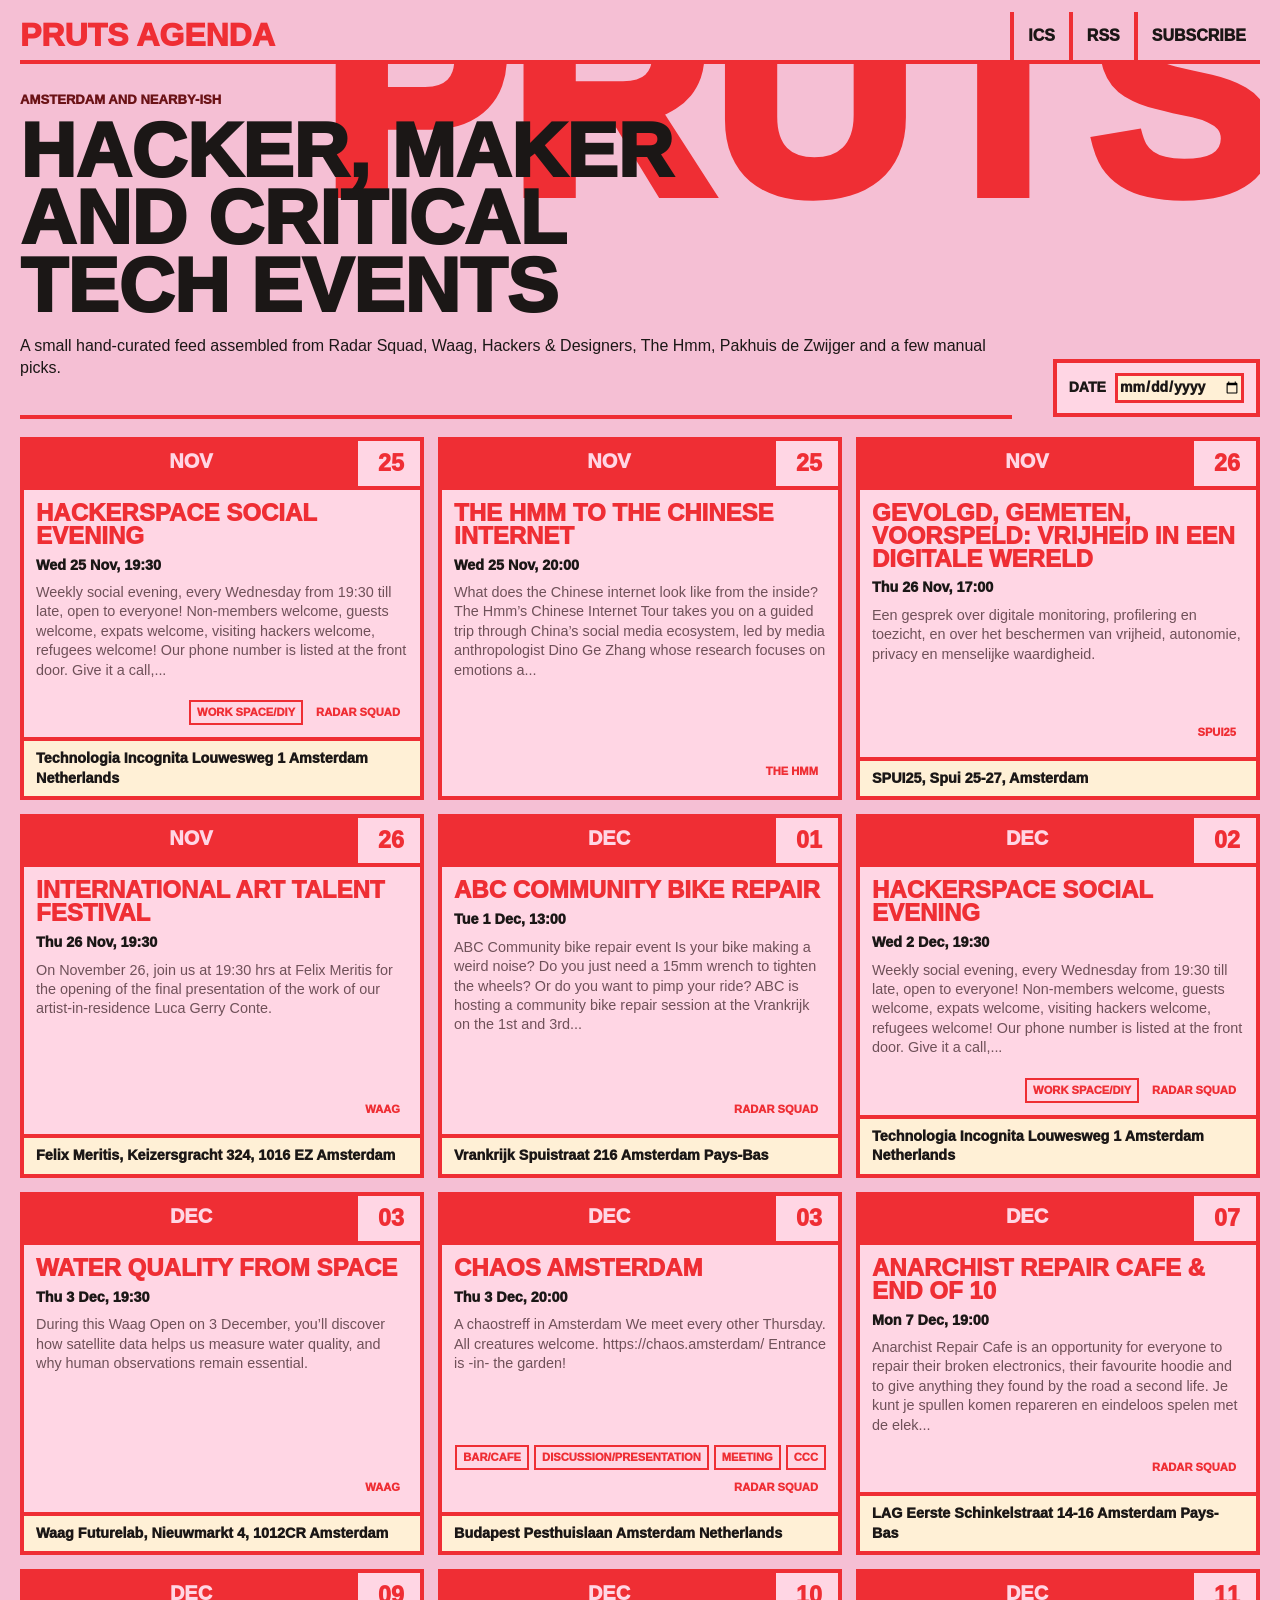
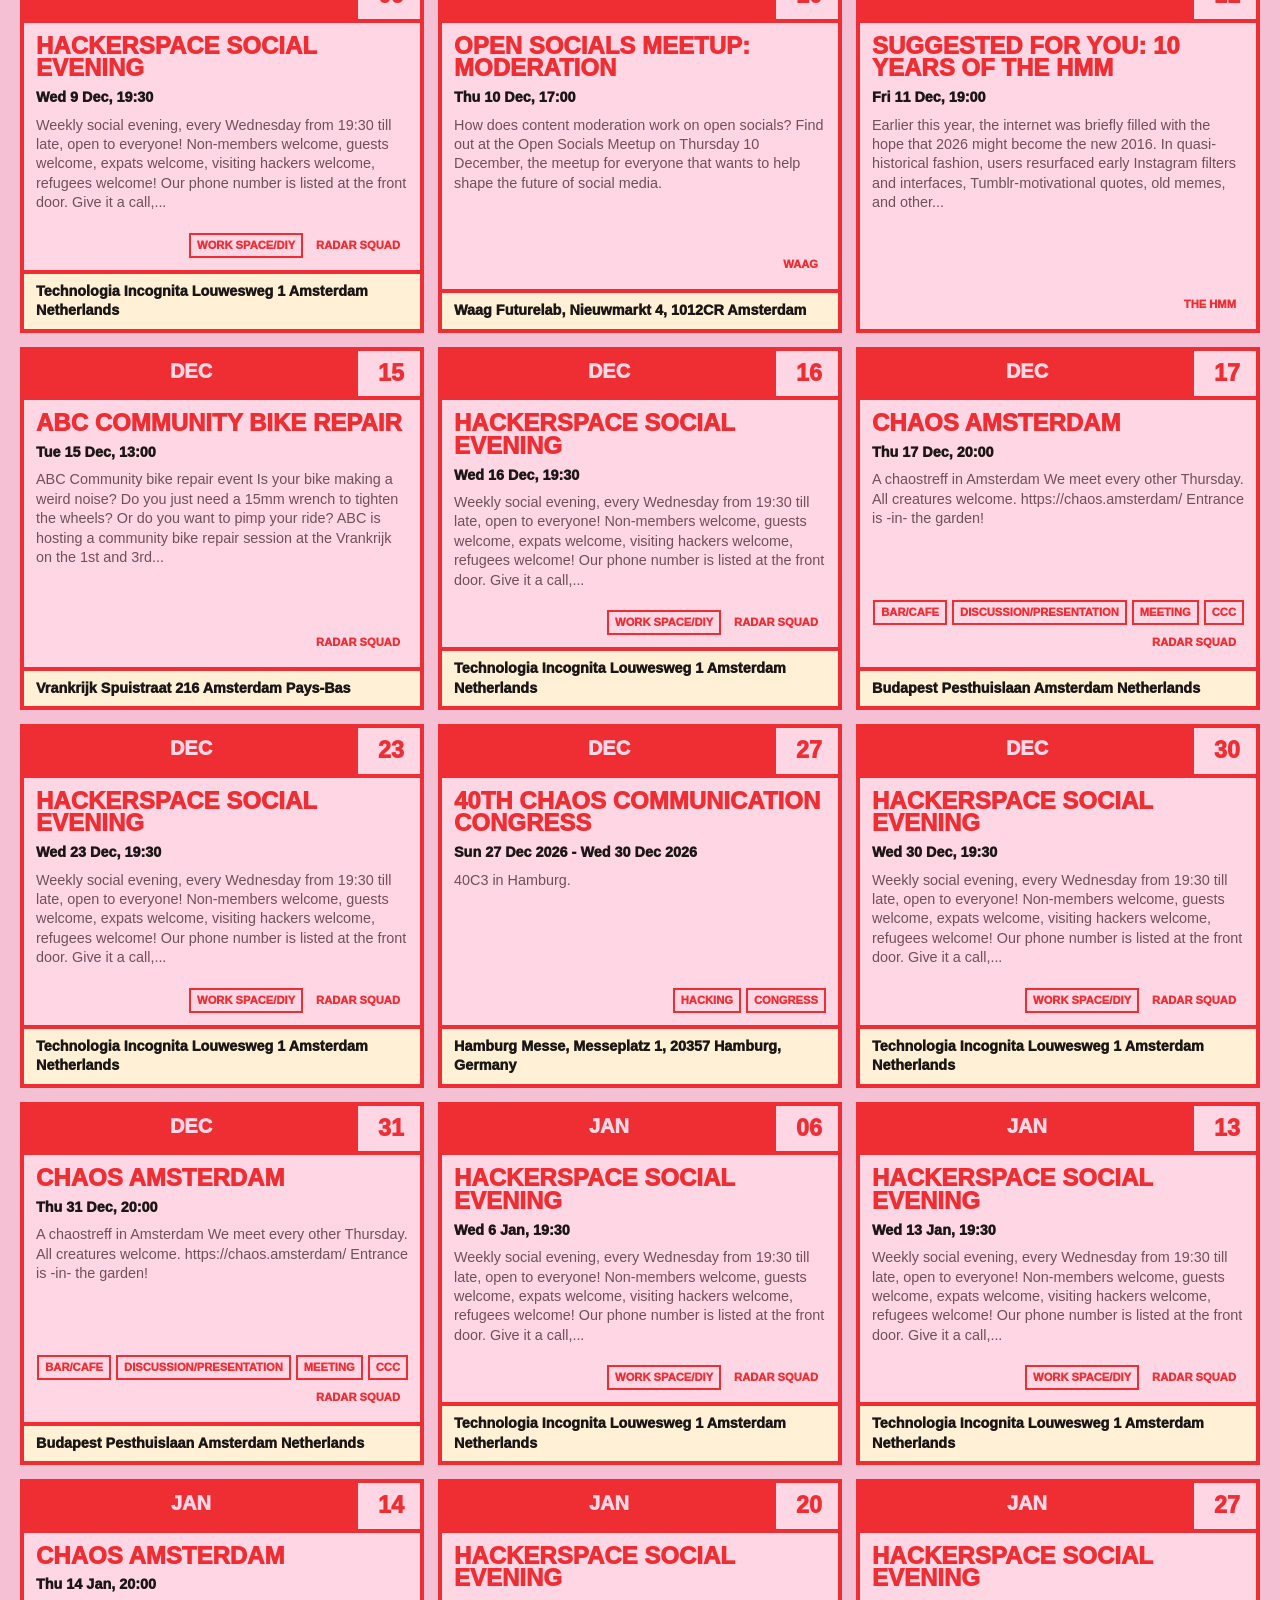
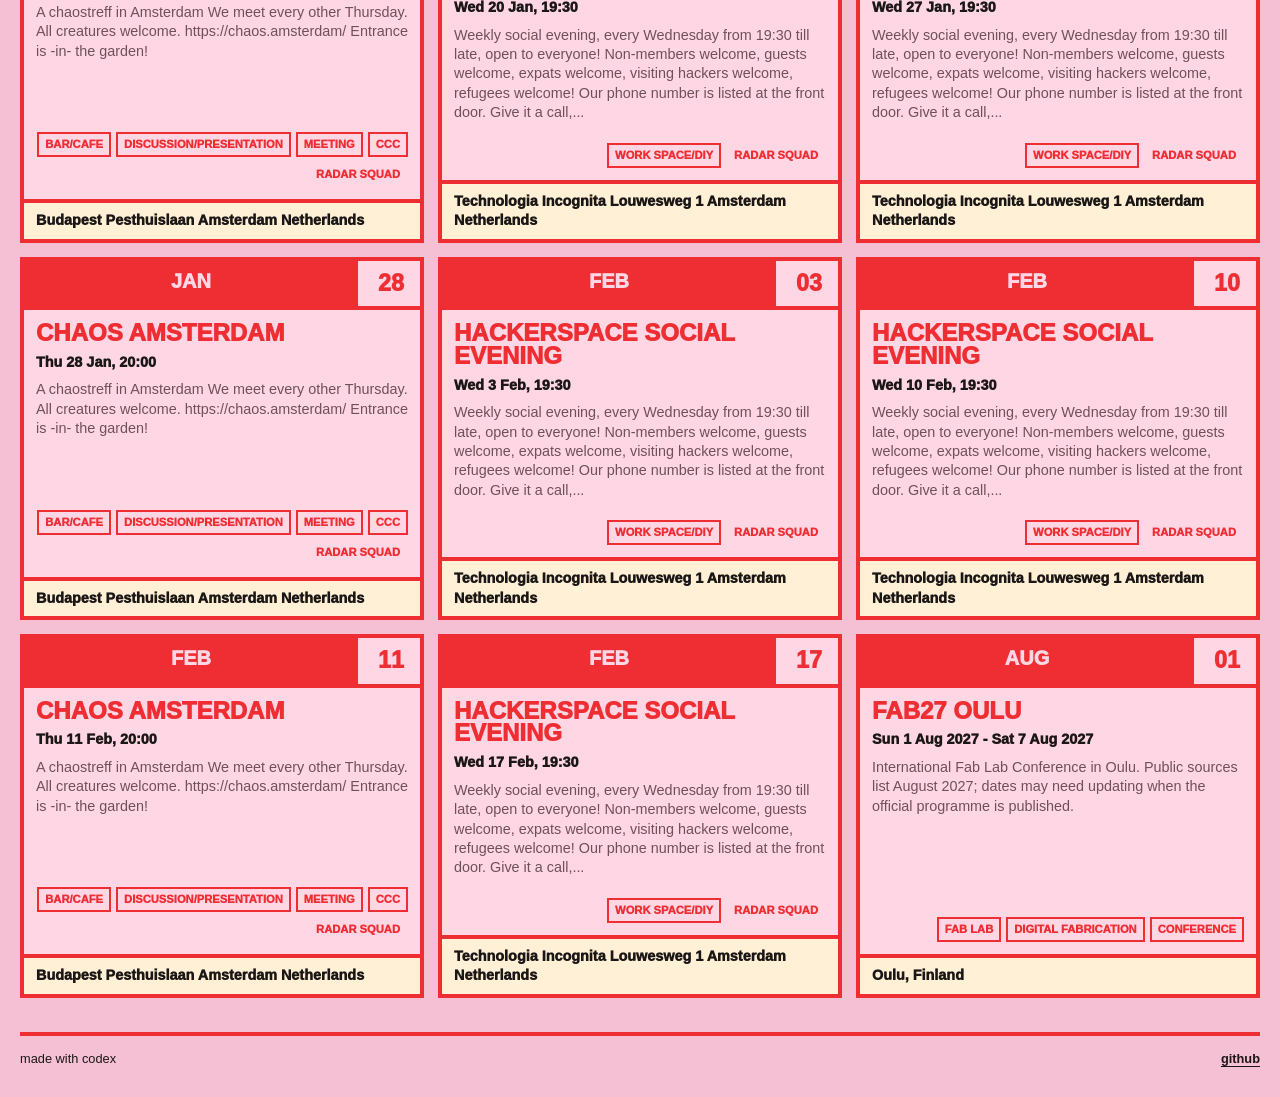
==== public/index.html @ a25c60d6 "Update generated agenda files" ====
<!doctype html>
<html lang="en">
  <head>
    <meta charset="utf-8">
    <meta name="viewport" content="width=device-width, initial-scale=1">
    <title>Pruts Agenda</title>
    <meta
      name="description"
      content="A small public agenda for hacker, maker and critical technology events."
    >
    <link rel="stylesheet" href="styles.css?v=20260808-2">
    <link rel="icon" href="favicon.png" type="image/png">
    <link rel="apple-touch-icon" href="favicon.png">
    <link
      rel="alternate"
      type="application/rss+xml"
      title="Pruts Agenda RSS"
      href="feed.xml"
    >
    <script
      defer
      src="https://cloud.umami.is/script.js"
      data-website-id="1546d097-4fa7-4a5b-87b0-fb0ad4244b24"
    ></script>
  </head>
  <body>
    <header class="site-header">
      <nav class="topbar" aria-label="Main navigation">
        <a class="brand" href="./">Pruts Agenda</a>
        <div class="actions">
          <a class="icon-link" href="pruts-agenda.ics" title="Download iCalendar feed">
            <span aria-hidden="true">ICS</span>
          </a>
          <a class="icon-link" href="feed.xml" title="RSS feed">
            <span aria-hidden="true">RSS</span>
          </a>
          <a class="button" id="subscribe-link" href="pruts-agenda.ics">
            Subscribe
          </a>
        </div>
      </nav>

      <section class="hero" aria-labelledby="page-title">
        <div class="hero-copy">
          <p class="eyebrow">Amsterdam and nearby-ish</p>
          <h1 id="page-title">Hacker, maker and critical tech events</h1>
          <p>
            A small hand-curated feed assembled from Radar Squad, Waag, Hackers &
            Designers, The Hmm, Pakhuis de Zwijger and a few manual picks.
          </p>
        </div>
        <div class="date-jump">
          <label for="date-filter">Date</label>
          <input id="date-filter" type="date" min="2026-11-25">
        </div>
      </section>
    </header>

    <main>
      <section class="agenda" id="agenda" aria-live="polite">
        <a class="event" id="event-0" data-start="2026-11-25" href="https://radar.squat.net/en/event/amsterdam/technologia-incognita/2026-11-25/hackerspace-social-evening" target="_blank" rel="noopener noreferrer">
          <time class="event-date" datetime="2026-11-25T18:30:00+00:00">
            <span>Nov</span>
            <span>25</span>
          </time>
          <div class="event-body">
            <div class="event-topline">
              <h2>Hackerspace Social Evening</h2>
            </div>
            <p class="event-time">Wed 25 Nov, 19:30</p>
            <p class="event-description">Weekly social evening, every Wednesday from 19:30 till late, open to everyone! Non-members welcome, guests welcome, expats welcome, visiting hackers welcome, refugees welcome! Our phone number is listed at the front door. Give it a call,...</p>
            <div class="event-meta">
              <div class="event-tags"><span class="tag">work space/diy</span><span class="event-source">Radar Squad</span></div>
              <p class="event-location">Technologia Incognita Louwesweg 1 Amsterdam Netherlands</p>
            </div>
          </div>
        </a>
        <a class="event" id="event-1" data-start="2026-11-25" href="https://thehmm.nl/event/the-hmm-to-the-chinese-internet/" target="_blank" rel="noopener noreferrer">
          <time class="event-date" datetime="2026-11-25T20:00:00+01:00">
            <span>Nov</span>
            <span>25</span>
          </time>
          <div class="event-body">
            <div class="event-topline">
              <h2>The Hmm TO the Chinese Internet</h2>
            </div>
            <p class="event-time">Wed 25 Nov, 20:00</p>
            <p class="event-description">What does the Chinese internet look like from the inside? ‎ The Hmm’s Chinese Internet Tour takes you on a guided trip through China’s social media ecosystem, led by media anthropologist Dino Ge Zhang whose research focuses on emotions a...</p>
            <div class="event-meta">
              <div class="event-tags"><span class="event-source">The Hmm</span></div>
            </div>
          </div>
        </a>
        <a class="event" id="event-2" data-start="2026-11-26" href="https://www.spui25.nl/programma/gevolgd-gemeten-voorspeld-vrijheid-in-een-digitale-wereld" target="_blank" rel="noopener noreferrer">
          <time class="event-date" datetime="2026-11-26T17:00:00+01:00">
            <span>Nov</span>
            <span>26</span>
          </time>
          <div class="event-body">
            <div class="event-topline">
              <h2>Gevolgd, gemeten, voorspeld: vrijheid in een digitale wereld</h2>
            </div>
            <p class="event-time">Thu 26 Nov, 17:00</p>
            <p class="event-description">Een gesprek over digitale monitoring, profilering en toezicht, en over het beschermen van vrijheid, autonomie, privacy en menselijke waardigheid.</p>
            <div class="event-meta">
              <div class="event-tags"><span class="event-source">SPUI25</span></div>
              <p class="event-location">SPUI25, Spui 25-27, Amsterdam</p>
            </div>
          </div>
        </a>
        <a class="event" id="event-3" data-start="2026-11-26" href="https://waag.org/en/event/international-art-talent-festival" target="_blank" rel="noopener noreferrer">
          <time class="event-date" datetime="2026-11-26T18:30:00+00:00">
            <span>Nov</span>
            <span>26</span>
          </time>
          <div class="event-body">
            <div class="event-topline">
              <h2>International Art Talent Festival</h2>
            </div>
            <p class="event-time">Thu 26 Nov, 19:30</p>
            <p class="event-description">On November 26, join us at 19:30 hrs at Felix Meritis for the opening of the final presentation of the work of our artist-in-residence Luca Gerry Conte.</p>
            <div class="event-meta">
              <div class="event-tags"><span class="event-source">Waag</span></div>
              <p class="event-location">Felix Meritis, Keizersgracht 324, 1016 EZ Amsterdam</p>
            </div>
          </div>
        </a>
        <a class="event" id="event-4" data-start="2026-12-01" href="https://radar.squat.net/en/event/amsterdam/vrankrijk/2026-12-01/abc-community-bike-repair" target="_blank" rel="noopener noreferrer">
          <time class="event-date" datetime="2026-12-01T12:00:00+00:00">
            <span>Dec</span>
            <span>01</span>
          </time>
          <div class="event-body">
            <div class="event-topline">
              <h2>ABC Community  Bike Repair</h2>
            </div>
            <p class="event-time">Tue 1 Dec, 13:00</p>
            <p class="event-description">ABC Community bike repair event Is your bike making a weird noise? Do you just need a 15mm wrench to tighten the wheels? Or do you want to pimp your ride? ABC is hosting a community bike repair session at the Vrankrijk on the 1st and 3rd...</p>
            <div class="event-meta">
              <div class="event-tags"><span class="event-source">Radar Squad</span></div>
              <p class="event-location">Vrankrijk Spuistraat 216  Amsterdam Pays-Bas</p>
            </div>
          </div>
        </a>
        <a class="event" id="event-5" data-start="2026-12-02" href="https://radar.squat.net/en/event/amsterdam/technologia-incognita/2026-12-02/hackerspace-social-evening" target="_blank" rel="noopener noreferrer">
          <time class="event-date" datetime="2026-12-02T18:30:00+00:00">
            <span>Dec</span>
            <span>02</span>
          </time>
          <div class="event-body">
            <div class="event-topline">
              <h2>Hackerspace Social Evening</h2>
            </div>
            <p class="event-time">Wed 2 Dec, 19:30</p>
            <p class="event-description">Weekly social evening, every Wednesday from 19:30 till late, open to everyone! Non-members welcome, guests welcome, expats welcome, visiting hackers welcome, refugees welcome! Our phone number is listed at the front door. Give it a call,...</p>
            <div class="event-meta">
              <div class="event-tags"><span class="tag">work space/diy</span><span class="event-source">Radar Squad</span></div>
              <p class="event-location">Technologia Incognita Louwesweg 1 Amsterdam Netherlands</p>
            </div>
          </div>
        </a>
        <a class="event" id="event-6" data-start="2026-12-03" href="https://waag.org/en/event/water-quality-space" target="_blank" rel="noopener noreferrer">
          <time class="event-date" datetime="2026-12-03T18:30:00+00:00">
            <span>Dec</span>
            <span>03</span>
          </time>
          <div class="event-body">
            <div class="event-topline">
              <h2>Water quality from space</h2>
            </div>
            <p class="event-time">Thu 3 Dec, 19:30</p>
            <p class="event-description">During this Waag Open on 3 December, you’ll discover how satellite data helps us measure water quality, and why human observations remain essential.</p>
            <div class="event-meta">
              <div class="event-tags"><span class="event-source">Waag</span></div>
              <p class="event-location">Waag Futurelab, Nieuwmarkt 4, 1012CR Amsterdam</p>
            </div>
          </div>
        </a>
        <a class="event" id="event-7" data-start="2026-12-03" href="https://radar.squat.net/en/event/amsterdam/chaos-amsterdam/2026-12-03/chaos-amsterdam" target="_blank" rel="noopener noreferrer">
          <time class="event-date" datetime="2026-12-03T19:00:00+00:00">
            <span>Dec</span>
            <span>03</span>
          </time>
          <div class="event-body">
            <div class="event-topline">
              <h2>Chaos Amsterdam</h2>
            </div>
            <p class="event-time">Thu 3 Dec, 20:00</p>
            <p class="event-description">A chaostreff in Amsterdam We meet every other Thursday. All creatures welcome. https://chaos.amsterdam/ Entrance is -in- the garden!</p>
            <div class="event-meta">
              <div class="event-tags"><span class="tag">bar/cafe</span><span class="tag">discussion/presentation</span><span class="tag">meeting</span><span class="tag">ccc</span><span class="event-source">Radar Squad</span></div>
              <p class="event-location">Budapest Pesthuislaan  Amsterdam Netherlands</p>
            </div>
          </div>
        </a>
        <a class="event" id="event-8" data-start="2026-12-07" href="https://radar.squat.net/en/event/amsterdam/lag/2026-12-07/anarchist-repair-cafe-end-10" target="_blank" rel="noopener noreferrer">
          <time class="event-date" datetime="2026-12-07T18:00:00+00:00">
            <span>Dec</span>
            <span>07</span>
          </time>
          <div class="event-body">
            <div class="event-topline">
              <h2>Anarchist Repair Cafe &amp; end of 10</h2>
            </div>
            <p class="event-time">Mon 7 Dec, 19:00</p>
            <p class="event-description">Anarchist Repair Cafe is an opportunity for everyone to repair their broken electronics, their favourite hoodie and to give anything they found by the road a second life. Je kunt je spullen komen repareren en eindeloos spelen met de elek...</p>
            <div class="event-meta">
              <div class="event-tags"><span class="event-source">Radar Squad</span></div>
              <p class="event-location">LAG Eerste Schinkelstraat 14-16  Amsterdam Pays-Bas</p>
            </div>
          </div>
        </a>
        <a class="event" id="event-9" data-start="2026-12-09" href="https://radar.squat.net/en/event/amsterdam/technologia-incognita/2026-12-09/hackerspace-social-evening" target="_blank" rel="noopener noreferrer">
          <time class="event-date" datetime="2026-12-09T18:30:00+00:00">
            <span>Dec</span>
            <span>09</span>
          </time>
          <div class="event-body">
            <div class="event-topline">
              <h2>Hackerspace Social Evening</h2>
            </div>
            <p class="event-time">Wed 9 Dec, 19:30</p>
            <p class="event-description">Weekly social evening, every Wednesday from 19:30 till late, open to everyone! Non-members welcome, guests welcome, expats welcome, visiting hackers welcome, refugees welcome! Our phone number is listed at the front door. Give it a call,...</p>
            <div class="event-meta">
              <div class="event-tags"><span class="tag">work space/diy</span><span class="event-source">Radar Squad</span></div>
              <p class="event-location">Technologia Incognita Louwesweg 1 Amsterdam Netherlands</p>
            </div>
          </div>
        </a>
        <a class="event" id="event-10" data-start="2026-12-10" href="https://waag.org/en/event/open-socials-club-dec" target="_blank" rel="noopener noreferrer">
          <time class="event-date" datetime="2026-12-10T16:00:00+00:00">
            <span>Dec</span>
            <span>10</span>
          </time>
          <div class="event-body">
            <div class="event-topline">
              <h2>Open Socials Meetup: moderation</h2>
            </div>
            <p class="event-time">Thu 10 Dec, 17:00</p>
            <p class="event-description">How does content moderation work on open socials? Find out at the Open Socials Meetup on Thursday 10 December, the meetup for everyone that wants to help shape the future of social media.</p>
            <div class="event-meta">
              <div class="event-tags"><span class="event-source">Waag</span></div>
              <p class="event-location">Waag Futurelab, Nieuwmarkt 4, 1012CR Amsterdam</p>
            </div>
          </div>
        </a>
        <a class="event" id="event-11" data-start="2026-12-11" href="https://thehmm.nl/event/celebrating-10-years-of-the-hmm-book-launch/" target="_blank" rel="noopener noreferrer">
          <time class="event-date" datetime="2026-12-11T19:00:00+01:00">
            <span>Dec</span>
            <span>11</span>
          </time>
          <div class="event-body">
            <div class="event-topline">
              <h2>Suggested For You: 10 Years of The Hmm</h2>
            </div>
            <p class="event-time">Fri 11 Dec, 19:00</p>
            <p class="event-description">Earlier this year, the internet was briefly filled with the hope that 2026 might become the new 2016. In quasi-historical fashion, users resurfaced early Instagram filters and interfaces, Tumblr-motivational quotes, old memes, and other...</p>
            <div class="event-meta">
              <div class="event-tags"><span class="event-source">The Hmm</span></div>
            </div>
          </div>
        </a>
        <a class="event" id="event-12" data-start="2026-12-15" href="https://radar.squat.net/en/event/amsterdam/vrankrijk/2026-12-15/abc-community-bike-repair" target="_blank" rel="noopener noreferrer">
          <time class="event-date" datetime="2026-12-15T12:00:00+00:00">
            <span>Dec</span>
            <span>15</span>
          </time>
          <div class="event-body">
            <div class="event-topline">
              <h2>ABC Community  Bike Repair</h2>
            </div>
            <p class="event-time">Tue 15 Dec, 13:00</p>
            <p class="event-description">ABC Community bike repair event Is your bike making a weird noise? Do you just need a 15mm wrench to tighten the wheels? Or do you want to pimp your ride? ABC is hosting a community bike repair session at the Vrankrijk on the 1st and 3rd...</p>
            <div class="event-meta">
              <div class="event-tags"><span class="event-source">Radar Squad</span></div>
              <p class="event-location">Vrankrijk Spuistraat 216  Amsterdam Pays-Bas</p>
            </div>
          </div>
        </a>
        <a class="event" id="event-13" data-start="2026-12-16" href="https://radar.squat.net/en/event/amsterdam/technologia-incognita/2026-12-16/hackerspace-social-evening" target="_blank" rel="noopener noreferrer">
          <time class="event-date" datetime="2026-12-16T18:30:00+00:00">
            <span>Dec</span>
            <span>16</span>
          </time>
          <div class="event-body">
            <div class="event-topline">
              <h2>Hackerspace Social Evening</h2>
            </div>
            <p class="event-time">Wed 16 Dec, 19:30</p>
            <p class="event-description">Weekly social evening, every Wednesday from 19:30 till late, open to everyone! Non-members welcome, guests welcome, expats welcome, visiting hackers welcome, refugees welcome! Our phone number is listed at the front door. Give it a call,...</p>
            <div class="event-meta">
              <div class="event-tags"><span class="tag">work space/diy</span><span class="event-source">Radar Squad</span></div>
              <p class="event-location">Technologia Incognita Louwesweg 1 Amsterdam Netherlands</p>
            </div>
          </div>
        </a>
        <a class="event" id="event-14" data-start="2026-12-17" href="https://radar.squat.net/en/event/amsterdam/chaos-amsterdam/2026-12-17/chaos-amsterdam" target="_blank" rel="noopener noreferrer">
          <time class="event-date" datetime="2026-12-17T19:00:00+00:00">
            <span>Dec</span>
            <span>17</span>
          </time>
          <div class="event-body">
            <div class="event-topline">
              <h2>Chaos Amsterdam</h2>
            </div>
            <p class="event-time">Thu 17 Dec, 20:00</p>
            <p class="event-description">A chaostreff in Amsterdam We meet every other Thursday. All creatures welcome. https://chaos.amsterdam/ Entrance is -in- the garden!</p>
            <div class="event-meta">
              <div class="event-tags"><span class="tag">bar/cafe</span><span class="tag">discussion/presentation</span><span class="tag">meeting</span><span class="tag">ccc</span><span class="event-source">Radar Squad</span></div>
              <p class="event-location">Budapest Pesthuislaan  Amsterdam Netherlands</p>
            </div>
          </div>
        </a>
        <a class="event" id="event-15" data-start="2026-12-23" href="https://radar.squat.net/en/event/amsterdam/technologia-incognita/2026-12-23/hackerspace-social-evening" target="_blank" rel="noopener noreferrer">
          <time class="event-date" datetime="2026-12-23T18:30:00+00:00">
            <span>Dec</span>
            <span>23</span>
          </time>
          <div class="event-body">
            <div class="event-topline">
              <h2>Hackerspace Social Evening</h2>
            </div>
            <p class="event-time">Wed 23 Dec, 19:30</p>
            <p class="event-description">Weekly social evening, every Wednesday from 19:30 till late, open to everyone! Non-members welcome, guests welcome, expats welcome, visiting hackers welcome, refugees welcome! Our phone number is listed at the front door. Give it a call,...</p>
            <div class="event-meta">
              <div class="event-tags"><span class="tag">work space/diy</span><span class="event-source">Radar Squad</span></div>
              <p class="event-location">Technologia Incognita Louwesweg 1 Amsterdam Netherlands</p>
            </div>
          </div>
        </a>
        <a class="event" id="event-16" data-start="2026-12-27" href="https://events.ccc.de/calendar/" target="_blank" rel="noopener noreferrer">
          <time class="event-date" datetime="2026-12-27T00:00:00+01:00">
            <span>Dec</span>
            <span>27</span>
          </time>
          <div class="event-body">
            <div class="event-topline">
              <h2>40th Chaos Communication Congress</h2>
            </div>
            <p class="event-time">Sun 27 Dec 2026 - Wed 30 Dec 2026</p>
            <p class="event-description">40C3 in Hamburg.</p>
            <div class="event-meta">
              <div class="event-tags"><span class="tag">hacking</span><span class="tag">congress</span></div>
              <p class="event-location">Hamburg Messe, Messeplatz 1, 20357 Hamburg, Germany</p>
            </div>
          </div>
        </a>
        <a class="event" id="event-17" data-start="2026-12-30" href="https://radar.squat.net/en/event/amsterdam/technologia-incognita/2026-12-30/hackerspace-social-evening" target="_blank" rel="noopener noreferrer">
          <time class="event-date" datetime="2026-12-30T18:30:00+00:00">
            <span>Dec</span>
            <span>30</span>
          </time>
          <div class="event-body">
            <div class="event-topline">
              <h2>Hackerspace Social Evening</h2>
            </div>
            <p class="event-time">Wed 30 Dec, 19:30</p>
            <p class="event-description">Weekly social evening, every Wednesday from 19:30 till late, open to everyone! Non-members welcome, guests welcome, expats welcome, visiting hackers welcome, refugees welcome! Our phone number is listed at the front door. Give it a call,...</p>
            <div class="event-meta">
              <div class="event-tags"><span class="tag">work space/diy</span><span class="event-source">Radar Squad</span></div>
              <p class="event-location">Technologia Incognita Louwesweg 1 Amsterdam Netherlands</p>
            </div>
          </div>
        </a>
        <a class="event" id="event-18" data-start="2026-12-31" href="https://radar.squat.net/en/event/amsterdam/chaos-amsterdam/2026-12-31/chaos-amsterdam" target="_blank" rel="noopener noreferrer">
          <time class="event-date" datetime="2026-12-31T19:00:00+00:00">
            <span>Dec</span>
            <span>31</span>
          </time>
          <div class="event-body">
            <div class="event-topline">
              <h2>Chaos Amsterdam</h2>
            </div>
            <p class="event-time">Thu 31 Dec, 20:00</p>
            <p class="event-description">A chaostreff in Amsterdam We meet every other Thursday. All creatures welcome. https://chaos.amsterdam/ Entrance is -in- the garden!</p>
            <div class="event-meta">
              <div class="event-tags"><span class="tag">bar/cafe</span><span class="tag">discussion/presentation</span><span class="tag">meeting</span><span class="tag">ccc</span><span class="event-source">Radar Squad</span></div>
              <p class="event-location">Budapest Pesthuislaan  Amsterdam Netherlands</p>
            </div>
          </div>
        </a>
        <a class="event" id="event-19" data-start="2027-01-06" href="https://radar.squat.net/en/event/amsterdam/technologia-incognita/2027-01-06/hackerspace-social-evening" target="_blank" rel="noopener noreferrer">
          <time class="event-date" datetime="2027-01-06T18:30:00+00:00">
            <span>Jan</span>
            <span>06</span>
          </time>
          <div class="event-body">
            <div class="event-topline">
              <h2>Hackerspace Social Evening</h2>
            </div>
            <p class="event-time">Wed 6 Jan, 19:30</p>
            <p class="event-description">Weekly social evening, every Wednesday from 19:30 till late, open to everyone! Non-members welcome, guests welcome, expats welcome, visiting hackers welcome, refugees welcome! Our phone number is listed at the front door. Give it a call,...</p>
            <div class="event-meta">
              <div class="event-tags"><span class="tag">work space/diy</span><span class="event-source">Radar Squad</span></div>
              <p class="event-location">Technologia Incognita Louwesweg 1 Amsterdam Netherlands</p>
            </div>
          </div>
        </a>
        <a class="event" id="event-20" data-start="2027-01-13" href="https://radar.squat.net/en/event/amsterdam/technologia-incognita/2027-01-13/hackerspace-social-evening" target="_blank" rel="noopener noreferrer">
          <time class="event-date" datetime="2027-01-13T18:30:00+00:00">
            <span>Jan</span>
            <span>13</span>
          </time>
          <div class="event-body">
            <div class="event-topline">
              <h2>Hackerspace Social Evening</h2>
            </div>
            <p class="event-time">Wed 13 Jan, 19:30</p>
            <p class="event-description">Weekly social evening, every Wednesday from 19:30 till late, open to everyone! Non-members welcome, guests welcome, expats welcome, visiting hackers welcome, refugees welcome! Our phone number is listed at the front door. Give it a call,...</p>
            <div class="event-meta">
              <div class="event-tags"><span class="tag">work space/diy</span><span class="event-source">Radar Squad</span></div>
              <p class="event-location">Technologia Incognita Louwesweg 1 Amsterdam Netherlands</p>
            </div>
          </div>
        </a>
        <a class="event" id="event-21" data-start="2027-01-14" href="https://radar.squat.net/en/event/amsterdam/chaos-amsterdam/2027-01-14/chaos-amsterdam" target="_blank" rel="noopener noreferrer">
          <time class="event-date" datetime="2027-01-14T19:00:00+00:00">
            <span>Jan</span>
            <span>14</span>
          </time>
          <div class="event-body">
            <div class="event-topline">
              <h2>Chaos Amsterdam</h2>
            </div>
            <p class="event-time">Thu 14 Jan, 20:00</p>
            <p class="event-description">A chaostreff in Amsterdam We meet every other Thursday. All creatures welcome. https://chaos.amsterdam/ Entrance is -in- the garden!</p>
            <div class="event-meta">
              <div class="event-tags"><span class="tag">bar/cafe</span><span class="tag">discussion/presentation</span><span class="tag">meeting</span><span class="tag">ccc</span><span class="event-source">Radar Squad</span></div>
              <p class="event-location">Budapest Pesthuislaan  Amsterdam Netherlands</p>
            </div>
          </div>
        </a>
        <a class="event" id="event-22" data-start="2027-01-20" href="https://radar.squat.net/en/event/amsterdam/technologia-incognita/2027-01-20/hackerspace-social-evening" target="_blank" rel="noopener noreferrer">
          <time class="event-date" datetime="2027-01-20T18:30:00+00:00">
            <span>Jan</span>
            <span>20</span>
          </time>
          <div class="event-body">
            <div class="event-topline">
              <h2>Hackerspace Social Evening</h2>
            </div>
            <p class="event-time">Wed 20 Jan, 19:30</p>
            <p class="event-description">Weekly social evening, every Wednesday from 19:30 till late, open to everyone! Non-members welcome, guests welcome, expats welcome, visiting hackers welcome, refugees welcome! Our phone number is listed at the front door. Give it a call,...</p>
            <div class="event-meta">
              <div class="event-tags"><span class="tag">work space/diy</span><span class="event-source">Radar Squad</span></div>
              <p class="event-location">Technologia Incognita Louwesweg 1 Amsterdam Netherlands</p>
            </div>
          </div>
        </a>
        <a class="event" id="event-23" data-start="2027-01-27" href="https://radar.squat.net/en/event/amsterdam/technologia-incognita/2027-01-27/hackerspace-social-evening" target="_blank" rel="noopener noreferrer">
          <time class="event-date" datetime="2027-01-27T18:30:00+00:00">
            <span>Jan</span>
            <span>27</span>
          </time>
          <div class="event-body">
            <div class="event-topline">
              <h2>Hackerspace Social Evening</h2>
            </div>
            <p class="event-time">Wed 27 Jan, 19:30</p>
            <p class="event-description">Weekly social evening, every Wednesday from 19:30 till late, open to everyone! Non-members welcome, guests welcome, expats welcome, visiting hackers welcome, refugees welcome! Our phone number is listed at the front door. Give it a call,...</p>
            <div class="event-meta">
              <div class="event-tags"><span class="tag">work space/diy</span><span class="event-source">Radar Squad</span></div>
              <p class="event-location">Technologia Incognita Louwesweg 1 Amsterdam Netherlands</p>
            </div>
          </div>
        </a>
        <a class="event" id="event-24" data-start="2027-01-28" href="https://radar.squat.net/en/event/amsterdam/chaos-amsterdam/2027-01-28/chaos-amsterdam" target="_blank" rel="noopener noreferrer">
          <time class="event-date" datetime="2027-01-28T19:00:00+00:00">
            <span>Jan</span>
            <span>28</span>
          </time>
          <div class="event-body">
            <div class="event-topline">
              <h2>Chaos Amsterdam</h2>
            </div>
            <p class="event-time">Thu 28 Jan, 20:00</p>
            <p class="event-description">A chaostreff in Amsterdam We meet every other Thursday. All creatures welcome. https://chaos.amsterdam/ Entrance is -in- the garden!</p>
            <div class="event-meta">
              <div class="event-tags"><span class="tag">bar/cafe</span><span class="tag">discussion/presentation</span><span class="tag">meeting</span><span class="tag">ccc</span><span class="event-source">Radar Squad</span></div>
              <p class="event-location">Budapest Pesthuislaan  Amsterdam Netherlands</p>
            </div>
          </div>
        </a>
        <a class="event" id="event-25" data-start="2027-02-03" href="https://radar.squat.net/en/event/amsterdam/technologia-incognita/2027-02-03/hackerspace-social-evening" target="_blank" rel="noopener noreferrer">
          <time class="event-date" datetime="2027-02-03T18:30:00+00:00">
            <span>Feb</span>
            <span>03</span>
          </time>
          <div class="event-body">
            <div class="event-topline">
              <h2>Hackerspace Social Evening</h2>
            </div>
            <p class="event-time">Wed 3 Feb, 19:30</p>
            <p class="event-description">Weekly social evening, every Wednesday from 19:30 till late, open to everyone! Non-members welcome, guests welcome, expats welcome, visiting hackers welcome, refugees welcome! Our phone number is listed at the front door. Give it a call,...</p>
            <div class="event-meta">
              <div class="event-tags"><span class="tag">work space/diy</span><span class="event-source">Radar Squad</span></div>
              <p class="event-location">Technologia Incognita Louwesweg 1 Amsterdam Netherlands</p>
            </div>
          </div>
        </a>
        <a class="event" id="event-26" data-start="2027-02-10" href="https://radar.squat.net/en/event/amsterdam/technologia-incognita/2027-02-10/hackerspace-social-evening" target="_blank" rel="noopener noreferrer">
          <time class="event-date" datetime="2027-02-10T18:30:00+00:00">
            <span>Feb</span>
            <span>10</span>
          </time>
          <div class="event-body">
            <div class="event-topline">
              <h2>Hackerspace Social Evening</h2>
            </div>
            <p class="event-time">Wed 10 Feb, 19:30</p>
            <p class="event-description">Weekly social evening, every Wednesday from 19:30 till late, open to everyone! Non-members welcome, guests welcome, expats welcome, visiting hackers welcome, refugees welcome! Our phone number is listed at the front door. Give it a call,...</p>
            <div class="event-meta">
              <div class="event-tags"><span class="tag">work space/diy</span><span class="event-source">Radar Squad</span></div>
              <p class="event-location">Technologia Incognita Louwesweg 1 Amsterdam Netherlands</p>
            </div>
          </div>
        </a>
        <a class="event" id="event-27" data-start="2027-02-11" href="https://radar.squat.net/en/event/amsterdam/chaos-amsterdam/2027-02-11/chaos-amsterdam" target="_blank" rel="noopener noreferrer">
          <time class="event-date" datetime="2027-02-11T19:00:00+00:00">
            <span>Feb</span>
            <span>11</span>
          </time>
          <div class="event-body">
            <div class="event-topline">
              <h2>Chaos Amsterdam</h2>
            </div>
            <p class="event-time">Thu 11 Feb, 20:00</p>
            <p class="event-description">A chaostreff in Amsterdam We meet every other Thursday. All creatures welcome. https://chaos.amsterdam/ Entrance is -in- the garden!</p>
            <div class="event-meta">
              <div class="event-tags"><span class="tag">bar/cafe</span><span class="tag">discussion/presentation</span><span class="tag">meeting</span><span class="tag">ccc</span><span class="event-source">Radar Squad</span></div>
              <p class="event-location">Budapest Pesthuislaan  Amsterdam Netherlands</p>
            </div>
          </div>
        </a>
        <a class="event" id="event-28" data-start="2027-02-17" href="https://radar.squat.net/en/event/amsterdam/technologia-incognita/2027-02-17/hackerspace-social-evening" target="_blank" rel="noopener noreferrer">
          <time class="event-date" datetime="2027-02-17T18:30:00+00:00">
            <span>Feb</span>
            <span>17</span>
          </time>
          <div class="event-body">
            <div class="event-topline">
              <h2>Hackerspace Social Evening</h2>
            </div>
            <p class="event-time">Wed 17 Feb, 19:30</p>
            <p class="event-description">Weekly social evening, every Wednesday from 19:30 till late, open to everyone! Non-members welcome, guests welcome, expats welcome, visiting hackers welcome, refugees welcome! Our phone number is listed at the front door. Give it a call,...</p>
            <div class="event-meta">
              <div class="event-tags"><span class="tag">work space/diy</span><span class="event-source">Radar Squad</span></div>
              <p class="event-location">Technologia Incognita Louwesweg 1 Amsterdam Netherlands</p>
            </div>
          </div>
        </a>
        <a class="event" id="event-29" data-start="2027-08-01" href="https://www.ouka.fi/en/news/oulu-gets-international-fab-lab-conference-august-2027" target="_blank" rel="noopener noreferrer">
          <time class="event-date" datetime="2027-08-01T00:00:00+02:00">
            <span>Aug</span>
            <span>01</span>
          </time>
          <div class="event-body">
            <div class="event-topline">
              <h2>FAB27 Oulu</h2>
            </div>
            <p class="event-time">Sun 1 Aug 2027 - Sat 7 Aug 2027</p>
            <p class="event-description">International Fab Lab Conference in Oulu. Public sources list August 2027; dates may need updating when the official programme is published.</p>
            <div class="event-meta">
              <div class="event-tags"><span class="tag">fab lab</span><span class="tag">digital fabrication</span><span class="tag">conference</span></div>
              <p class="event-location">Oulu, Finland</p>
            </div>
          </div>
        </a>
      </section>
      <p class="empty" id="no-filter-results" hidden>No events on this date.</p>
    </main>

    <footer class="site-footer">
      <span>made with codex</span><span><a href="https://github.com/HeleenE/pruts-agenda">github</a></span>
    </footer>

    <script src="site.js?v=20260808-2"></script>
  </body>
</html>
---- public/styles.css ----
:root {
  color-scheme: light;
  --ink: #1b1716;
  --field: #f5bfd4;
  --field-soft: #ffd6e4;
  --paper: #fff0d6;
  --red: #ef2e34;
  --red-dark: #6b1317;
  --muted: #6f5159;
}

* {
  box-sizing: border-box;
}

html {
  scroll-padding-top: 18px;
}

body {
  margin: 0;
  color: var(--ink);
  background: var(--field);
  font-family: Arial, Helvetica, sans-serif;
  line-height: 1.35;
}

a {
  color: inherit;
  text-underline-offset: 3px;
}

.site-header,
main,
.site-footer {
  width: min(1240px, calc(100% - 24px));
  margin: 0 auto;
}

.topbar {
  display: flex;
  align-items: stretch;
  justify-content: space-between;
  gap: 0;
  margin-top: 12px;
  border-bottom: 4px solid var(--red);
}

.brand,
.actions a {
  display: grid;
  min-height: 48px;
  place-items: center;
  padding: 0 14px;
  font-weight: 950;
  text-decoration: none;
  text-transform: uppercase;
}

.brand {
  min-width: 0;
  justify-content: start;
  padding-left: 0;
  color: var(--red);
  font-size: clamp(1.2rem, 3vw, 2rem);
  letter-spacing: 0;
  overflow-wrap: anywhere;
}

.actions {
  display: flex;
  flex-wrap: wrap;
  justify-content: flex-end;
  min-width: 0;
}

.actions a {
  white-space: nowrap;
}

.button,
.icon-link {
  border-left: 4px solid var(--red);
}

.button:hover,
.icon-link:hover {
  background: var(--red);
  color: var(--field-soft);
}

.hero {
  padding: 10px 0 16px;
  position: relative;
  overflow: hidden;
}

.hero::before {
  content: "PRUTS";
  position: absolute;
  right: -0.04em;
  top: -0.27em;
  z-index: 0;
  color: var(--red);
  font-size: clamp(8rem, 22vw, 19rem);
  font-weight: 950;
  line-height: 0.8;
  letter-spacing: 0;
  text-transform: uppercase;
}

.hero-copy {
  position: relative;
  min-height: 260px;
  padding: 14px 0 20px;
  overflow: hidden;
  border-bottom: 4px solid var(--red);
  width: 80%;
}

.eyebrow,
.hero-copy h1,
.hero-copy p {
  position: relative;
  z-index: 1;
}

.eyebrow {
  display: inline-block;
  margin: 0 0 8px;
  color: var(--red-dark);
  font-size: 0.82rem;
  font-weight: 950;
  text-transform: uppercase;
}

h1 {
  max-width: 700px;
  margin: 0;
  color: var(--ink);
  font-size: clamp(2.35rem, 6vw, 5.7rem);
  font-weight: 950;
  line-height: 0.88;
  text-transform: uppercase;
}

.hero > p:last-child {
  max-width: 520px;
  margin: 14px 0 0;
  padding-bottom: 56px;
  color: var(--ink);
  font-size: 1rem;
  font-weight: 800;
}

.hero-art,
.calendar-sheet {
  display: none;
}

.date-jump {
  position: absolute;
  right: 0;
  bottom: 18px;
  z-index: 1;
  display: flex;
  align-items: center;
  gap: 9px;
  padding: 10px 12px;
  border: 4px solid var(--red);
  background: var(--field-soft);
  font-size: 0.88rem;
  font-weight: 950;
  text-transform: uppercase;
}

.date-jump input {
  min-height: 30px;
  border: 3px solid var(--red);
  background: var(--paper);
  color: var(--ink);
  font: inherit;
  font-weight: 950;
}

.agenda {
  display: grid;
  grid-template-columns: repeat(3, minmax(0, 1fr));
  gap: 14px;
  padding: 2px 0 34px;
}

.event {
  display: grid;
  grid-template-rows: auto minmax(0, 1fr);
  min-width: 0;
  overflow: hidden;
  border: 4px solid var(--red);
  background: var(--field-soft);
  text-decoration: none;
  transition:
    background-color 180ms ease,
    color 180ms ease,
    border-color 180ms ease;
}

.event[href] {
  cursor: pointer;
}

.event[href]:hover,
.event[href]:focus-visible {
  outline: 0;
  border-color: var(--red);
  background: var(--red);
  color: var(--field-soft);
}

.event[href]:focus-visible {
  box-shadow: 0 0 0 4px var(--ink);
}

.event-date {
  display: grid;
  grid-template-columns: minmax(0, 1fr) 62px;
  border-bottom: 4px solid var(--red);
  background: var(--red);
  text-align: center;
}

.event-date span:first-child,
.event-date span:last-child {
  display: block;
  padding: 7px 4px;
  font-weight: 950;
  text-transform: uppercase;
}

.event-date span:first-child {
  color: var(--field-soft);
  font-size: 1.25rem;
  letter-spacing: 0;
}

.event-date span:last-child {
  border-left: 4px solid var(--field-soft);
  background: var(--field-soft);
  color: var(--red);
  font-size: 1.45rem;
}

.event-body {
  display: flex;
  flex-direction: column;
  padding: 12px;
}

.event h2 {
  margin: 0;
  color: var(--red);
  font-size: clamp(1.1rem, 2vw, 1.5rem);
  font-weight: 950;
  line-height: 0.95;
  text-transform: uppercase;
  transition: color 180ms ease;
}

.event[hidden] {
  display: none;
}

.event-time,
.event-location,
.event-description {
  margin: 8px 0 0;
  font-size: 0.9rem;
}

.event-time {
  display: inline-block;
  color: var(--ink);
  font-weight: 950;
}

.event-description {
  color: var(--muted);
  transition: color 180ms ease;
}

.event-tags {
  display: flex;
  flex-wrap: wrap;
  align-items: flex-start;
  justify-content: flex-end;
  gap: 5px;
  margin-top: 0;
  padding-top: 8px;
}

.event-meta {
  margin-top: auto;
  padding-top: 12px;
}

.tag,
.event-source {
  display: inline-flex;
  align-items: center;
  width: fit-content;
  max-width: 100%;
  padding: 3px 6px;
  border: 2px solid var(--red);
  color: var(--red);
  font-size: 0.7rem;
  font-weight: 950;
  text-transform: uppercase;
  transition:
    border-color 180ms ease,
    color 180ms ease;
}

.event-source {
  border-color: transparent;
}

.event-location {
  display: block;
  margin: 12px -12px -12px;
  padding: 8px 12px;
  border-top: 4px solid var(--red);
  background: var(--paper);
  color: var(--ink);
  font-weight: 950;
  transition:
    background-color 180ms ease,
    color 180ms ease,
    border-color 180ms ease;
}

.event-location[hidden],
.event-source[hidden],
.event-tags[hidden] {
  display: none;
}

.event[href]:hover h2,
.event[href]:focus-visible h2,
.event[href]:hover .event-description,
.event[href]:focus-visible .event-description,
.event[href]:hover .event-source,
.event[href]:focus-visible .event-source {
  color: var(--field-soft);
}

.event[href]:hover .tag,
.event[href]:focus-visible .tag,
.event[href]:hover .event-source,
.event[href]:focus-visible .event-source {
  border-color: var(--field-soft);
  color: var(--field-soft);
}

.event[href]:hover .event-location,
.event[href]:focus-visible .event-location {
  border-color: var(--field-soft);
  background: var(--red-dark);
  color: var(--field-soft);
}

.empty,
.site-footer {
  padding: 14px 0;
  border-top: 4px solid var(--red);
}

.site-footer a {
  font-weight: 800;
}

.empty {
  border: 4px solid var(--red);
  padding: 24px;
  background: var(--field-soft);
}

.site-footer {
  display: flex;
  justify-content: space-between;
  margin-bottom: 16px;
  font-size: 0.8rem;
}

@media (max-width: 980px) {
  .agenda {
    grid-template-columns: repeat(2, minmax(0, 1fr));
  }
}

@media (max-width: 760px) {
  .topbar {
    display: grid;
    grid-template-columns: 1fr;
  }

  .brand {
    min-height: 54px;
    justify-content: start;
    padding: 0 10px 0 0;
    border-bottom: 4px solid var(--red);
    text-align: left;
  }

  .actions {
    display: grid;
    grid-template-columns: repeat(3, minmax(0, 1fr));
    width: 100%;
  }

  .brand,
  .actions a,
  .button,
  .icon-link {
    min-width: 0;
    padding-inline: 8px;
  }

  .actions a {
    border-left: 0;
    border-right: 4px solid var(--red);
    border-bottom: 0;
  }

  .actions a:last-child {
    border-right: 0;
  }

  .hero::before {
    top: -0.18em;
    display: block;
    font-size: clamp(5rem, 30vw, 8.5rem);
  }

  .hero-copy {
    min-height: auto;
    padding-bottom: 0;
    width: 100%;
    border-bottom: none;
  }

  .hero-copy p:last-child {
    padding-bottom: 0;
  }

  .date-jump {
    position: static;
    margin: 14px 0 18px auto;
    width: max-content;
    max-width: 100%;
  }

  .agenda {
    grid-template-columns: 1fr;
  }
}
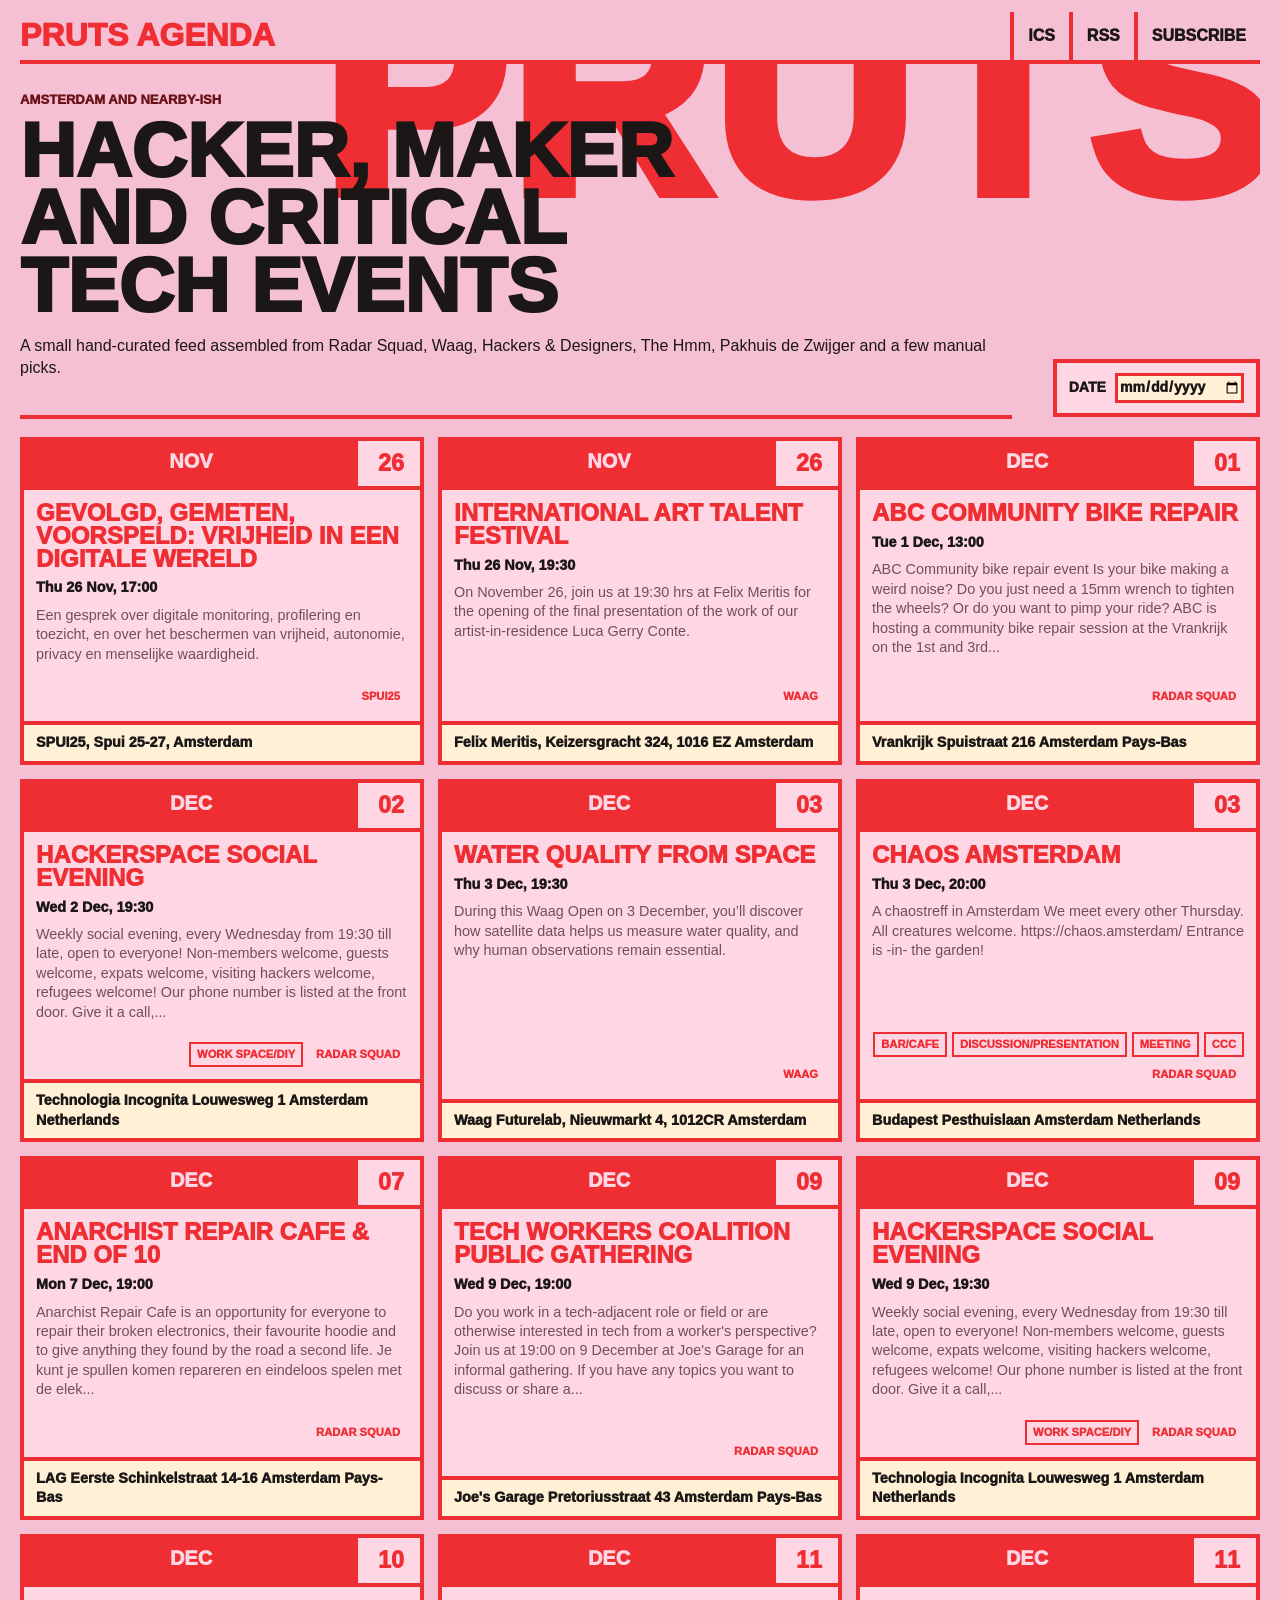
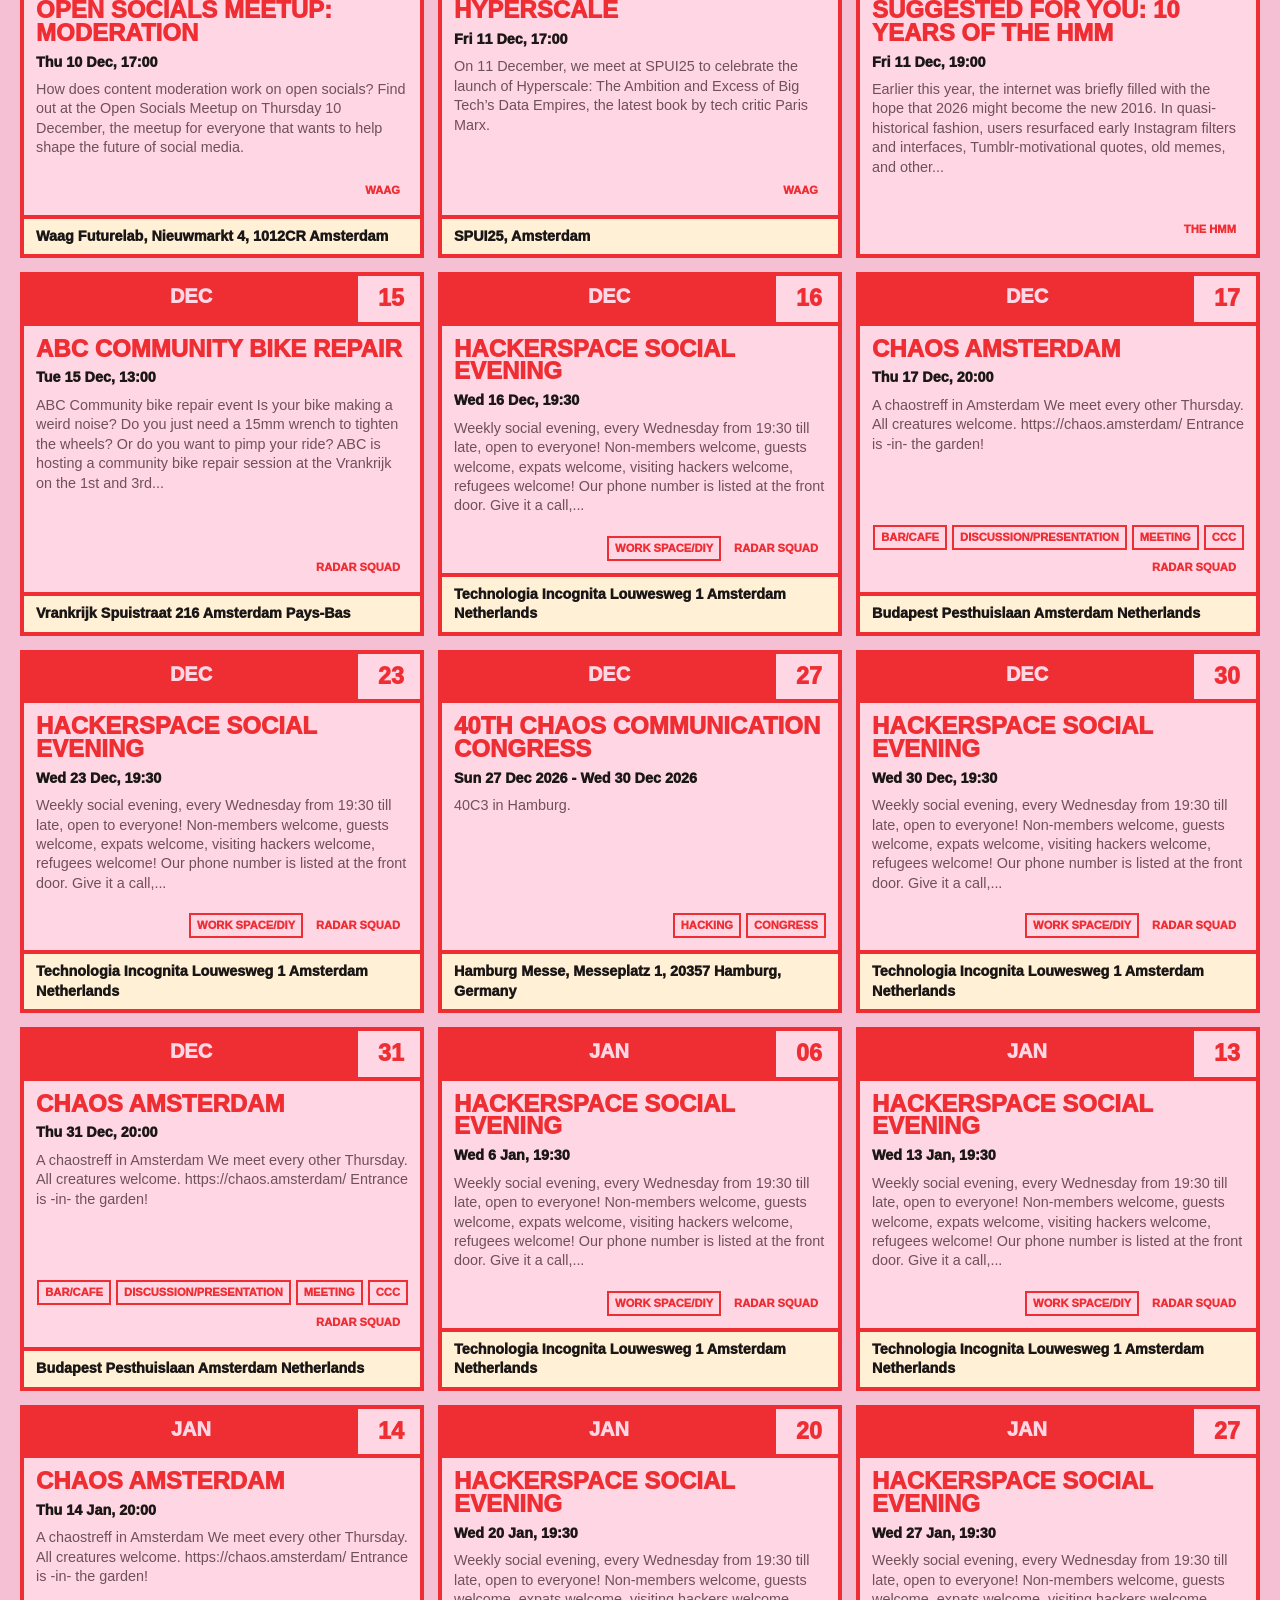
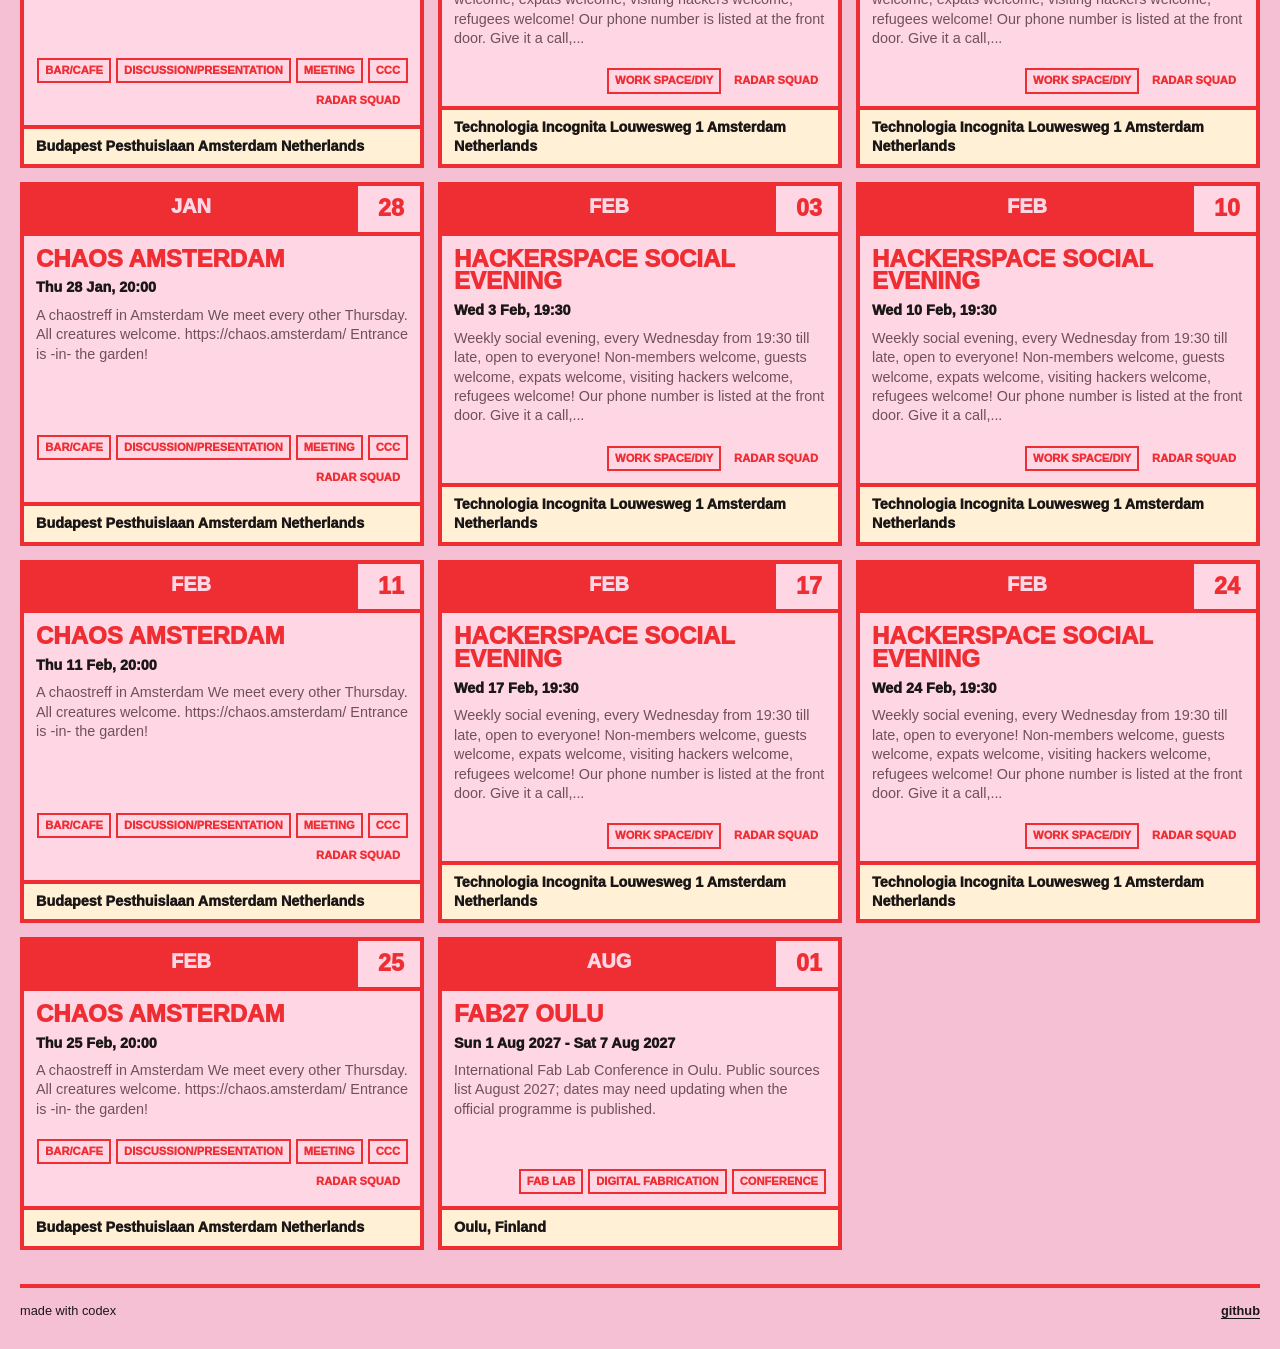
==== commit 391fb810: "Update generated agenda files" ====
--- a/public/index.html
+++ b/public/index.html
@@ -51,47 +51,14 @@
         </div>
         <div class="date-jump">
           <label for="date-filter">Date</label>
-          <input id="date-filter" type="date" min="2026-11-25">
+          <input id="date-filter" type="date" min="2026-11-26">
         </div>
       </section>
     </header>
 
     <main>
       <section class="agenda" id="agenda" aria-live="polite">
-        <a class="event" id="event-0" data-start="2026-11-25" href="https://radar.squat.net/en/event/amsterdam/technologia-incognita/2026-11-25/hackerspace-social-evening" target="_blank" rel="noopener noreferrer">
-          <time class="event-date" datetime="2026-11-25T18:30:00+00:00">
-            <span>Nov</span>
-            <span>25</span>
-          </time>
-          <div class="event-body">
-            <div class="event-topline">
-              <h2>Hackerspace Social Evening</h2>
-            </div>
-            <p class="event-time">Wed 25 Nov, 19:30</p>
-            <p class="event-description">Weekly social evening, every Wednesday from 19:30 till late, open to everyone! Non-members welcome, guests welcome, expats welcome, visiting hackers welcome, refugees welcome! Our phone number is listed at the front door. Give it a call,...</p>
-            <div class="event-meta">
-              <div class="event-tags"><span class="tag">work space/diy</span><span class="event-source">Radar Squad</span></div>
-              <p class="event-location">Technologia Incognita Louwesweg 1 Amsterdam Netherlands</p>
-            </div>
-          </div>
-        </a>
-        <a class="event" id="event-1" data-start="2026-11-25" href="https://thehmm.nl/event/the-hmm-to-the-chinese-internet/" target="_blank" rel="noopener noreferrer">
-          <time class="event-date" datetime="2026-11-25T20:00:00+01:00">
-            <span>Nov</span>
-            <span>25</span>
-          </time>
-          <div class="event-body">
-            <div class="event-topline">
-              <h2>The Hmm TO the Chinese Internet</h2>
-            </div>
-            <p class="event-time">Wed 25 Nov, 20:00</p>
-            <p class="event-description">What does the Chinese internet look like from the inside? ‎ The Hmm’s Chinese Internet Tour takes you on a guided trip through China’s social media ecosystem, led by media anthropologist Dino Ge Zhang whose research focuses on emotions a...</p>
-            <div class="event-meta">
-              <div class="event-tags"><span class="event-source">The Hmm</span></div>
-            </div>
-          </div>
-        </a>
-        <a class="event" id="event-2" data-start="2026-11-26" href="https://www.spui25.nl/programma/gevolgd-gemeten-voorspeld-vrijheid-in-een-digitale-wereld" target="_blank" rel="noopener noreferrer">
+        <a class="event" id="event-0" data-start="2026-11-26" href="https://www.spui25.nl/programma/gevolgd-gemeten-voorspeld-vrijheid-in-een-digitale-wereld" target="_blank" rel="noopener noreferrer">
           <time class="event-date" datetime="2026-11-26T17:00:00+01:00">
             <span>Nov</span>
             <span>26</span>
@@ -108,7 +75,7 @@
             </div>
           </div>
         </a>
-        <a class="event" id="event-3" data-start="2026-11-26" href="https://waag.org/en/event/international-art-talent-festival" target="_blank" rel="noopener noreferrer">
+        <a class="event" id="event-1" data-start="2026-11-26" href="https://waag.org/en/event/international-art-talent-festival" target="_blank" rel="noopener noreferrer">
           <time class="event-date" datetime="2026-11-26T18:30:00+00:00">
             <span>Nov</span>
             <span>26</span>
@@ -125,8 +92,8 @@
             </div>
           </div>
         </a>
-        <a class="event" id="event-4" data-start="2026-12-01" href="https://radar.squat.net/en/event/amsterdam/vrankrijk/2026-12-01/abc-community-bike-repair" target="_blank" rel="noopener noreferrer">
-          <time class="event-date" datetime="2026-12-01T12:00:00+00:00">
+        <a class="event" id="event-2" data-start="2026-12-01" href="https://radar.squat.net/en/event/amsterdam/vrankrijk/2026-12-01/abc-community-bike-repair" target="_blank" rel="noopener noreferrer">
+          <time class="event-date" datetime="2026-12-01T13:00:00+01:00">
             <span>Dec</span>
             <span>01</span>
           </time>
@@ -142,8 +109,8 @@
             </div>
           </div>
         </a>
-        <a class="event" id="event-5" data-start="2026-12-02" href="https://radar.squat.net/en/event/amsterdam/technologia-incognita/2026-12-02/hackerspace-social-evening" target="_blank" rel="noopener noreferrer">
-          <time class="event-date" datetime="2026-12-02T18:30:00+00:00">
+        <a class="event" id="event-3" data-start="2026-12-02" href="https://radar.squat.net/en/event/amsterdam/technologia-incognita/2026-12-02/hackerspace-social-evening" target="_blank" rel="noopener noreferrer">
+          <time class="event-date" datetime="2026-12-02T19:30:00+01:00">
             <span>Dec</span>
             <span>02</span>
           </time>
@@ -159,7 +126,7 @@
             </div>
           </div>
         </a>
-        <a class="event" id="event-6" data-start="2026-12-03" href="https://waag.org/en/event/water-quality-space" target="_blank" rel="noopener noreferrer">
+        <a class="event" id="event-4" data-start="2026-12-03" href="https://waag.org/en/event/water-quality-space" target="_blank" rel="noopener noreferrer">
           <time class="event-date" datetime="2026-12-03T18:30:00+00:00">
             <span>Dec</span>
             <span>03</span>
@@ -176,8 +143,8 @@
             </div>
           </div>
         </a>
-        <a class="event" id="event-7" data-start="2026-12-03" href="https://radar.squat.net/en/event/amsterdam/chaos-amsterdam/2026-12-03/chaos-amsterdam" target="_blank" rel="noopener noreferrer">
-          <time class="event-date" datetime="2026-12-03T19:00:00+00:00">
+        <a class="event" id="event-5" data-start="2026-12-03" href="https://radar.squat.net/en/event/amsterdam/chaos-amsterdam/2026-12-03/chaos-amsterdam" target="_blank" rel="noopener noreferrer">
+          <time class="event-date" datetime="2026-12-03T20:00:00+01:00">
             <span>Dec</span>
             <span>03</span>
           </time>
@@ -193,8 +160,8 @@
             </div>
           </div>
         </a>
-        <a class="event" id="event-8" data-start="2026-12-07" href="https://radar.squat.net/en/event/amsterdam/lag/2026-12-07/anarchist-repair-cafe-end-10" target="_blank" rel="noopener noreferrer">
-          <time class="event-date" datetime="2026-12-07T18:00:00+00:00">
+        <a class="event" id="event-6" data-start="2026-12-07" href="https://radar.squat.net/en/event/amsterdam/lag/2026-12-07/anarchist-repair-cafe-end-10" target="_blank" rel="noopener noreferrer">
+          <time class="event-date" datetime="2026-12-07T19:00:00+01:00">
             <span>Dec</span>
             <span>07</span>
           </time>
@@ -210,13 +177,30 @@
             </div>
           </div>
         </a>
-        <a class="event" id="event-9" data-start="2026-12-09" href="https://radar.squat.net/en/event/amsterdam/technologia-incognita/2026-12-09/hackerspace-social-evening" target="_blank" rel="noopener noreferrer">
-          <time class="event-date" datetime="2026-12-09T18:30:00+00:00">
+        <a class="event" id="event-7" data-start="2026-12-09" href="https://radar.squat.net/en/event/amsterdam/joes-garage/2026-12-09/tech-workers-coalition-public-gathering" target="_blank" rel="noopener noreferrer">
+          <time class="event-date" datetime="2026-12-09T19:00:00+01:00">
             <span>Dec</span>
             <span>09</span>
           </time>
           <div class="event-body">
             <div class="event-topline">
+              <h2>Tech Workers Coalition Public Gathering</h2>
+            </div>
+            <p class="event-time">Wed 9 Dec, 19:00</p>
+            <p class="event-description">Do you work in a tech-adjacent role or field or are otherwise interested in tech from a worker&#x27;s perspective? Join us at 19:00 on 9 December at Joe&#x27;s Garage for an informal gathering. If you have any topics you want to discuss or share a...</p>
+            <div class="event-meta">
+              <div class="event-tags"><span class="event-source">Radar Squad</span></div>
+              <p class="event-location">Joe&#x27;s Garage Pretoriusstraat 43  Amsterdam Pays-Bas</p>
+            </div>
+          </div>
+        </a>
+        <a class="event" id="event-8" data-start="2026-12-09" href="https://radar.squat.net/en/event/amsterdam/technologia-incognita/2026-12-09/hackerspace-social-evening" target="_blank" rel="noopener noreferrer">
+          <time class="event-date" datetime="2026-12-09T19:30:00+01:00">
+            <span>Dec</span>
+            <span>09</span>
+          </time>
+          <div class="event-body">
+            <div class="event-topline">
               <h2>Hackerspace Social Evening</h2>
             </div>
             <p class="event-time">Wed 9 Dec, 19:30</p>
@@ -227,7 +211,7 @@
             </div>
           </div>
         </a>
-        <a class="event" id="event-10" data-start="2026-12-10" href="https://waag.org/en/event/open-socials-club-dec" target="_blank" rel="noopener noreferrer">
+        <a class="event" id="event-9" data-start="2026-12-10" href="https://waag.org/en/event/open-socials-club-dec" target="_blank" rel="noopener noreferrer">
           <time class="event-date" datetime="2026-12-10T16:00:00+00:00">
             <span>Dec</span>
             <span>10</span>
@@ -244,6 +228,23 @@
             </div>
           </div>
         </a>
+        <a class="event" id="event-10" data-start="2026-12-11" href="https://waag.org/en/event/hyperscale" target="_blank" rel="noopener noreferrer">
+          <time class="event-date" datetime="2026-12-11T16:00:00+00:00">
+            <span>Dec</span>
+            <span>11</span>
+          </time>
+          <div class="event-body">
+            <div class="event-topline">
+              <h2>Hyperscale</h2>
+            </div>
+            <p class="event-time">Fri 11 Dec, 17:00</p>
+            <p class="event-description">On 11 December, we meet at SPUI25 to celebrate the launch of Hyperscale: The Ambition and Excess of Big Tech’s Data Empires, the latest book by tech critic Paris Marx.</p>
+            <div class="event-meta">
+              <div class="event-tags"><span class="event-source">Waag</span></div>
+              <p class="event-location">SPUI25, Amsterdam</p>
+            </div>
+          </div>
+        </a>
         <a class="event" id="event-11" data-start="2026-12-11" href="https://thehmm.nl/event/celebrating-10-years-of-the-hmm-book-launch/" target="_blank" rel="noopener noreferrer">
           <time class="event-date" datetime="2026-12-11T19:00:00+01:00">
             <span>Dec</span>
@@ -261,7 +262,7 @@
           </div>
         </a>
         <a class="event" id="event-12" data-start="2026-12-15" href="https://radar.squat.net/en/event/amsterdam/vrankrijk/2026-12-15/abc-community-bike-repair" target="_blank" rel="noopener noreferrer">
-          <time class="event-date" datetime="2026-12-15T12:00:00+00:00">
+          <time class="event-date" datetime="2026-12-15T13:00:00+01:00">
             <span>Dec</span>
             <span>15</span>
           </time>
@@ -278,7 +279,7 @@
           </div>
         </a>
         <a class="event" id="event-13" data-start="2026-12-16" href="https://radar.squat.net/en/event/amsterdam/technologia-incognita/2026-12-16/hackerspace-social-evening" target="_blank" rel="noopener noreferrer">
-          <time class="event-date" datetime="2026-12-16T18:30:00+00:00">
+          <time class="event-date" datetime="2026-12-16T19:30:00+01:00">
             <span>Dec</span>
             <span>16</span>
           </time>
@@ -295,7 +296,7 @@
           </div>
         </a>
         <a class="event" id="event-14" data-start="2026-12-17" href="https://radar.squat.net/en/event/amsterdam/chaos-amsterdam/2026-12-17/chaos-amsterdam" target="_blank" rel="noopener noreferrer">
-          <time class="event-date" datetime="2026-12-17T19:00:00+00:00">
+          <time class="event-date" datetime="2026-12-17T20:00:00+01:00">
             <span>Dec</span>
             <span>17</span>
           </time>
@@ -312,7 +313,7 @@
           </div>
         </a>
         <a class="event" id="event-15" data-start="2026-12-23" href="https://radar.squat.net/en/event/amsterdam/technologia-incognita/2026-12-23/hackerspace-social-evening" target="_blank" rel="noopener noreferrer">
-          <time class="event-date" datetime="2026-12-23T18:30:00+00:00">
+          <time class="event-date" datetime="2026-12-23T19:30:00+01:00">
             <span>Dec</span>
             <span>23</span>
           </time>
@@ -346,7 +347,7 @@
           </div>
         </a>
         <a class="event" id="event-17" data-start="2026-12-30" href="https://radar.squat.net/en/event/amsterdam/technologia-incognita/2026-12-30/hackerspace-social-evening" target="_blank" rel="noopener noreferrer">
-          <time class="event-date" datetime="2026-12-30T18:30:00+00:00">
+          <time class="event-date" datetime="2026-12-30T19:30:00+01:00">
             <span>Dec</span>
             <span>30</span>
           </time>
@@ -363,7 +364,7 @@
           </div>
         </a>
         <a class="event" id="event-18" data-start="2026-12-31" href="https://radar.squat.net/en/event/amsterdam/chaos-amsterdam/2026-12-31/chaos-amsterdam" target="_blank" rel="noopener noreferrer">
-          <time class="event-date" datetime="2026-12-31T19:00:00+00:00">
+          <time class="event-date" datetime="2026-12-31T20:00:00+01:00">
             <span>Dec</span>
             <span>31</span>
           </time>
@@ -380,7 +381,7 @@
           </div>
         </a>
         <a class="event" id="event-19" data-start="2027-01-06" href="https://radar.squat.net/en/event/amsterdam/technologia-incognita/2027-01-06/hackerspace-social-evening" target="_blank" rel="noopener noreferrer">
-          <time class="event-date" datetime="2027-01-06T18:30:00+00:00">
+          <time class="event-date" datetime="2027-01-06T19:30:00+01:00">
             <span>Jan</span>
             <span>06</span>
           </time>
@@ -397,7 +398,7 @@
           </div>
         </a>
         <a class="event" id="event-20" data-start="2027-01-13" href="https://radar.squat.net/en/event/amsterdam/technologia-incognita/2027-01-13/hackerspace-social-evening" target="_blank" rel="noopener noreferrer">
-          <time class="event-date" datetime="2027-01-13T18:30:00+00:00">
+          <time class="event-date" datetime="2027-01-13T19:30:00+01:00">
             <span>Jan</span>
             <span>13</span>
           </time>
@@ -414,7 +415,7 @@
           </div>
         </a>
         <a class="event" id="event-21" data-start="2027-01-14" href="https://radar.squat.net/en/event/amsterdam/chaos-amsterdam/2027-01-14/chaos-amsterdam" target="_blank" rel="noopener noreferrer">
-          <time class="event-date" datetime="2027-01-14T19:00:00+00:00">
+          <time class="event-date" datetime="2027-01-14T20:00:00+01:00">
             <span>Jan</span>
             <span>14</span>
           </time>
@@ -431,7 +432,7 @@
           </div>
         </a>
         <a class="event" id="event-22" data-start="2027-01-20" href="https://radar.squat.net/en/event/amsterdam/technologia-incognita/2027-01-20/hackerspace-social-evening" target="_blank" rel="noopener noreferrer">
-          <time class="event-date" datetime="2027-01-20T18:30:00+00:00">
+          <time class="event-date" datetime="2027-01-20T19:30:00+01:00">
             <span>Jan</span>
             <span>20</span>
           </time>
@@ -448,7 +449,7 @@
           </div>
         </a>
         <a class="event" id="event-23" data-start="2027-01-27" href="https://radar.squat.net/en/event/amsterdam/technologia-incognita/2027-01-27/hackerspace-social-evening" target="_blank" rel="noopener noreferrer">
-          <time class="event-date" datetime="2027-01-27T18:30:00+00:00">
+          <time class="event-date" datetime="2027-01-27T19:30:00+01:00">
             <span>Jan</span>
             <span>27</span>
           </time>
@@ -465,7 +466,7 @@
           </div>
         </a>
         <a class="event" id="event-24" data-start="2027-01-28" href="https://radar.squat.net/en/event/amsterdam/chaos-amsterdam/2027-01-28/chaos-amsterdam" target="_blank" rel="noopener noreferrer">
-          <time class="event-date" datetime="2027-01-28T19:00:00+00:00">
+          <time class="event-date" datetime="2027-01-28T20:00:00+01:00">
             <span>Jan</span>
             <span>28</span>
           </time>
@@ -482,7 +483,7 @@
           </div>
         </a>
         <a class="event" id="event-25" data-start="2027-02-03" href="https://radar.squat.net/en/event/amsterdam/technologia-incognita/2027-02-03/hackerspace-social-evening" target="_blank" rel="noopener noreferrer">
-          <time class="event-date" datetime="2027-02-03T18:30:00+00:00">
+          <time class="event-date" datetime="2027-02-03T19:30:00+01:00">
             <span>Feb</span>
             <span>03</span>
           </time>
@@ -499,7 +500,7 @@
           </div>
         </a>
         <a class="event" id="event-26" data-start="2027-02-10" href="https://radar.squat.net/en/event/amsterdam/technologia-incognita/2027-02-10/hackerspace-social-evening" target="_blank" rel="noopener noreferrer">
-          <time class="event-date" datetime="2027-02-10T18:30:00+00:00">
+          <time class="event-date" datetime="2027-02-10T19:30:00+01:00">
             <span>Feb</span>
             <span>10</span>
           </time>
@@ -516,7 +517,7 @@
           </div>
         </a>
         <a class="event" id="event-27" data-start="2027-02-11" href="https://radar.squat.net/en/event/amsterdam/chaos-amsterdam/2027-02-11/chaos-amsterdam" target="_blank" rel="noopener noreferrer">
-          <time class="event-date" datetime="2027-02-11T19:00:00+00:00">
+          <time class="event-date" datetime="2027-02-11T20:00:00+01:00">
             <span>Feb</span>
             <span>11</span>
           </time>
@@ -533,7 +534,7 @@
           </div>
         </a>
         <a class="event" id="event-28" data-start="2027-02-17" href="https://radar.squat.net/en/event/amsterdam/technologia-incognita/2027-02-17/hackerspace-social-evening" target="_blank" rel="noopener noreferrer">
-          <time class="event-date" datetime="2027-02-17T18:30:00+00:00">
+          <time class="event-date" datetime="2027-02-17T19:30:00+01:00">
             <span>Feb</span>
             <span>17</span>
           </time>
@@ -549,7 +550,41 @@
             </div>
           </div>
         </a>
-        <a class="event" id="event-29" data-start="2027-08-01" href="https://www.ouka.fi/en/news/oulu-gets-international-fab-lab-conference-august-2027" target="_blank" rel="noopener noreferrer">
+        <a class="event" id="event-29" data-start="2027-02-24" href="https://radar.squat.net/en/event/amsterdam/technologia-incognita/2027-02-24/hackerspace-social-evening" target="_blank" rel="noopener noreferrer">
+          <time class="event-date" datetime="2027-02-24T19:30:00+01:00">
+            <span>Feb</span>
+            <span>24</span>
+          </time>
+          <div class="event-body">
+            <div class="event-topline">
+              <h2>Hackerspace Social Evening</h2>
+            </div>
+            <p class="event-time">Wed 24 Feb, 19:30</p>
+            <p class="event-description">Weekly social evening, every Wednesday from 19:30 till late, open to everyone! Non-members welcome, guests welcome, expats welcome, visiting hackers welcome, refugees welcome! Our phone number is listed at the front door. Give it a call,...</p>
+            <div class="event-meta">
+              <div class="event-tags"><span class="tag">work space/diy</span><span class="event-source">Radar Squad</span></div>
+              <p class="event-location">Technologia Incognita Louwesweg 1 Amsterdam Netherlands</p>
+            </div>
+          </div>
+        </a>
+        <a class="event" id="event-30" data-start="2027-02-25" href="https://radar.squat.net/en/event/amsterdam/chaos-amsterdam/2027-02-25/chaos-amsterdam" target="_blank" rel="noopener noreferrer">
+          <time class="event-date" datetime="2027-02-25T20:00:00+01:00">
+            <span>Feb</span>
+            <span>25</span>
+          </time>
+          <div class="event-body">
+            <div class="event-topline">
+              <h2>Chaos Amsterdam</h2>
+            </div>
+            <p class="event-time">Thu 25 Feb, 20:00</p>
+            <p class="event-description">A chaostreff in Amsterdam We meet every other Thursday. All creatures welcome. https://chaos.amsterdam/ Entrance is -in- the garden!</p>
+            <div class="event-meta">
+              <div class="event-tags"><span class="tag">bar/cafe</span><span class="tag">discussion/presentation</span><span class="tag">meeting</span><span class="tag">ccc</span><span class="event-source">Radar Squad</span></div>
+              <p class="event-location">Budapest Pesthuislaan  Amsterdam Netherlands</p>
+            </div>
+          </div>
+        </a>
+        <a class="event" id="event-31" data-start="2027-08-01" href="https://www.ouka.fi/en/news/oulu-gets-international-fab-lab-conference-august-2027" target="_blank" rel="noopener noreferrer">
           <time class="event-date" datetime="2027-08-01T00:00:00+02:00">
             <span>Aug</span>
             <span>01</span>
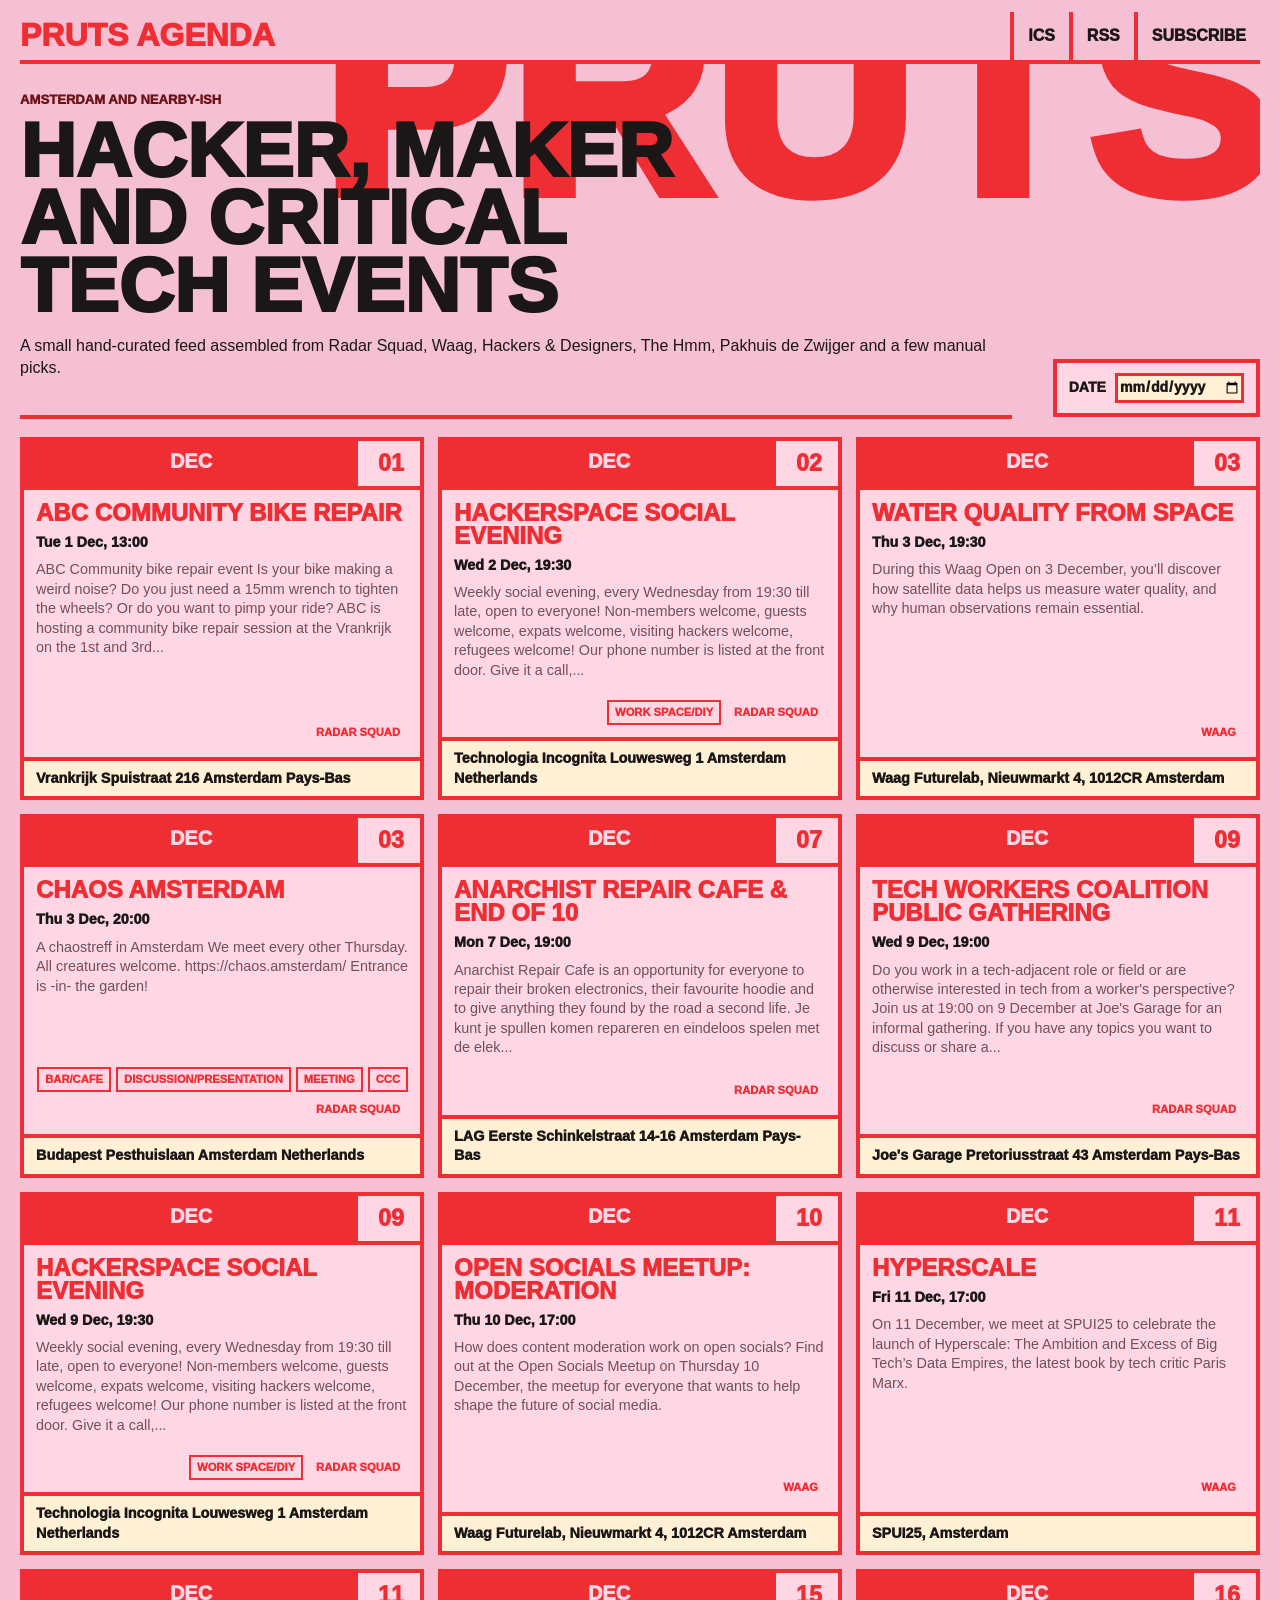
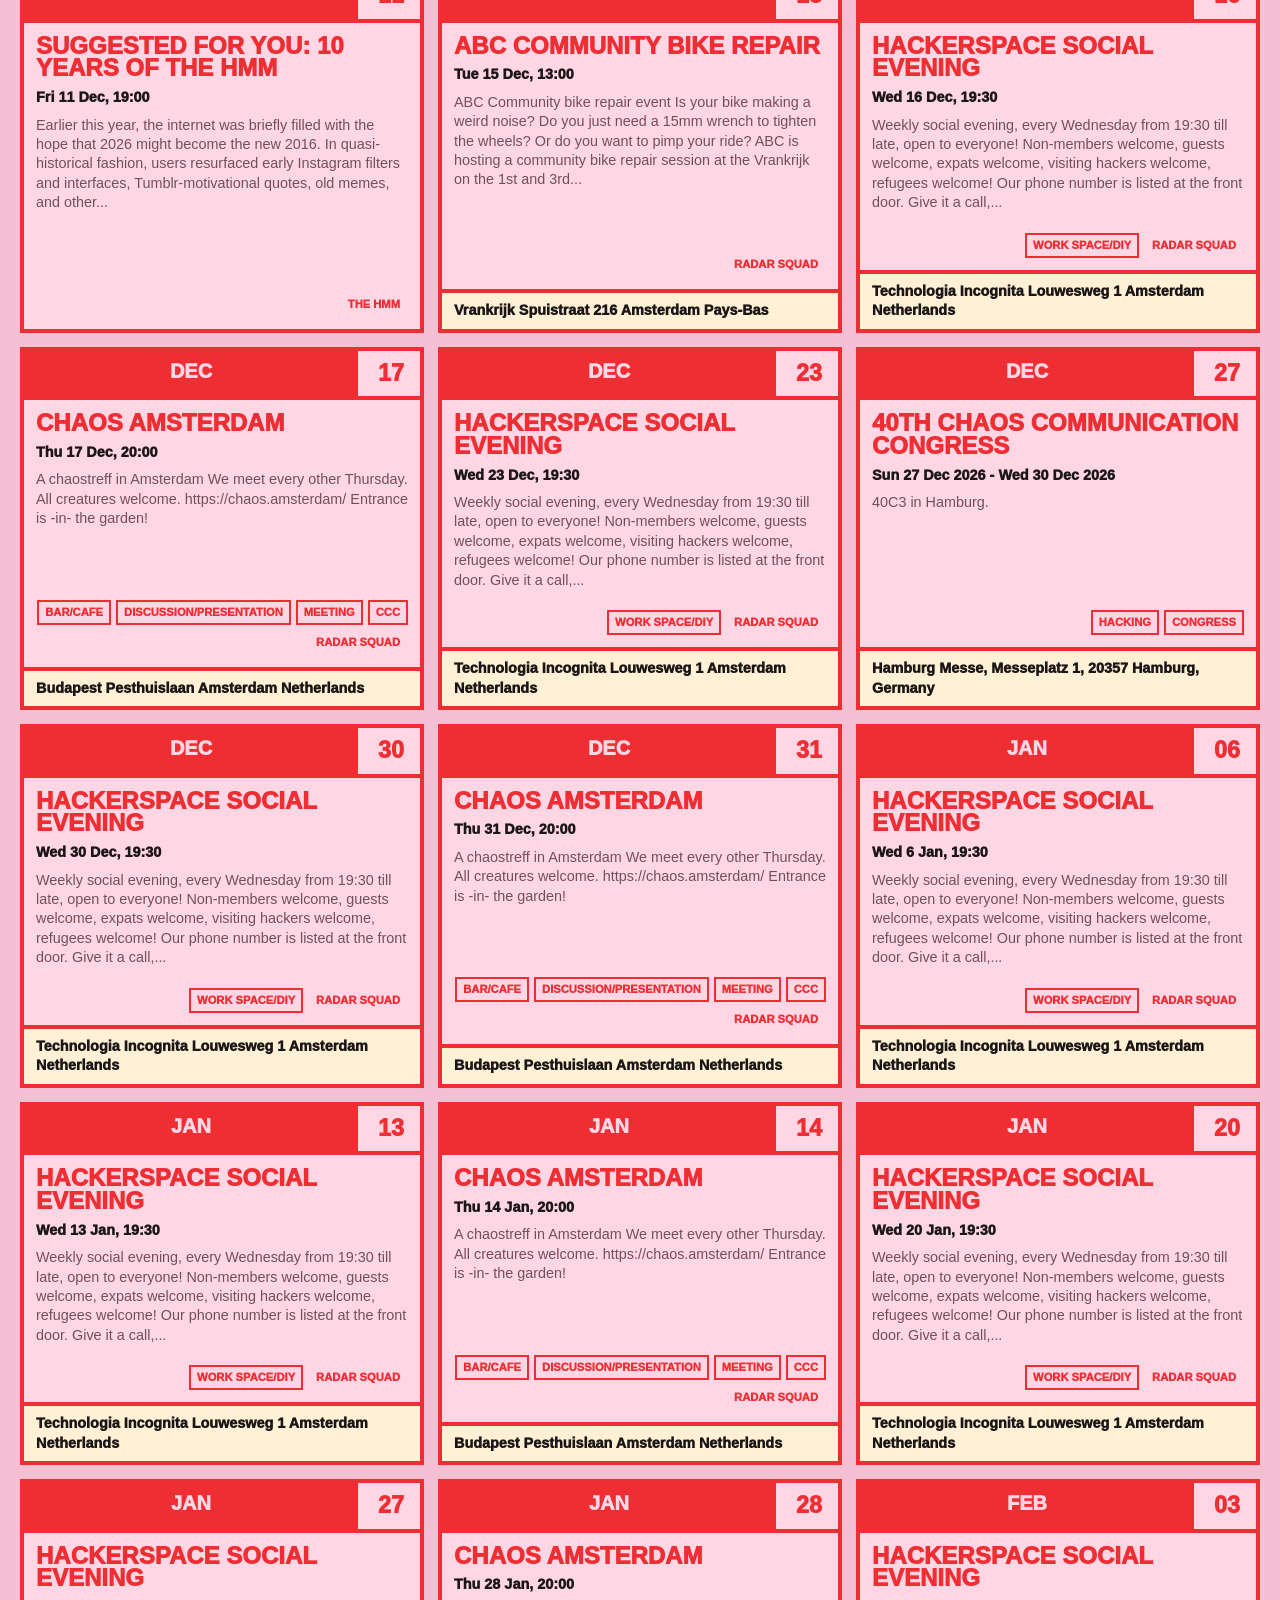
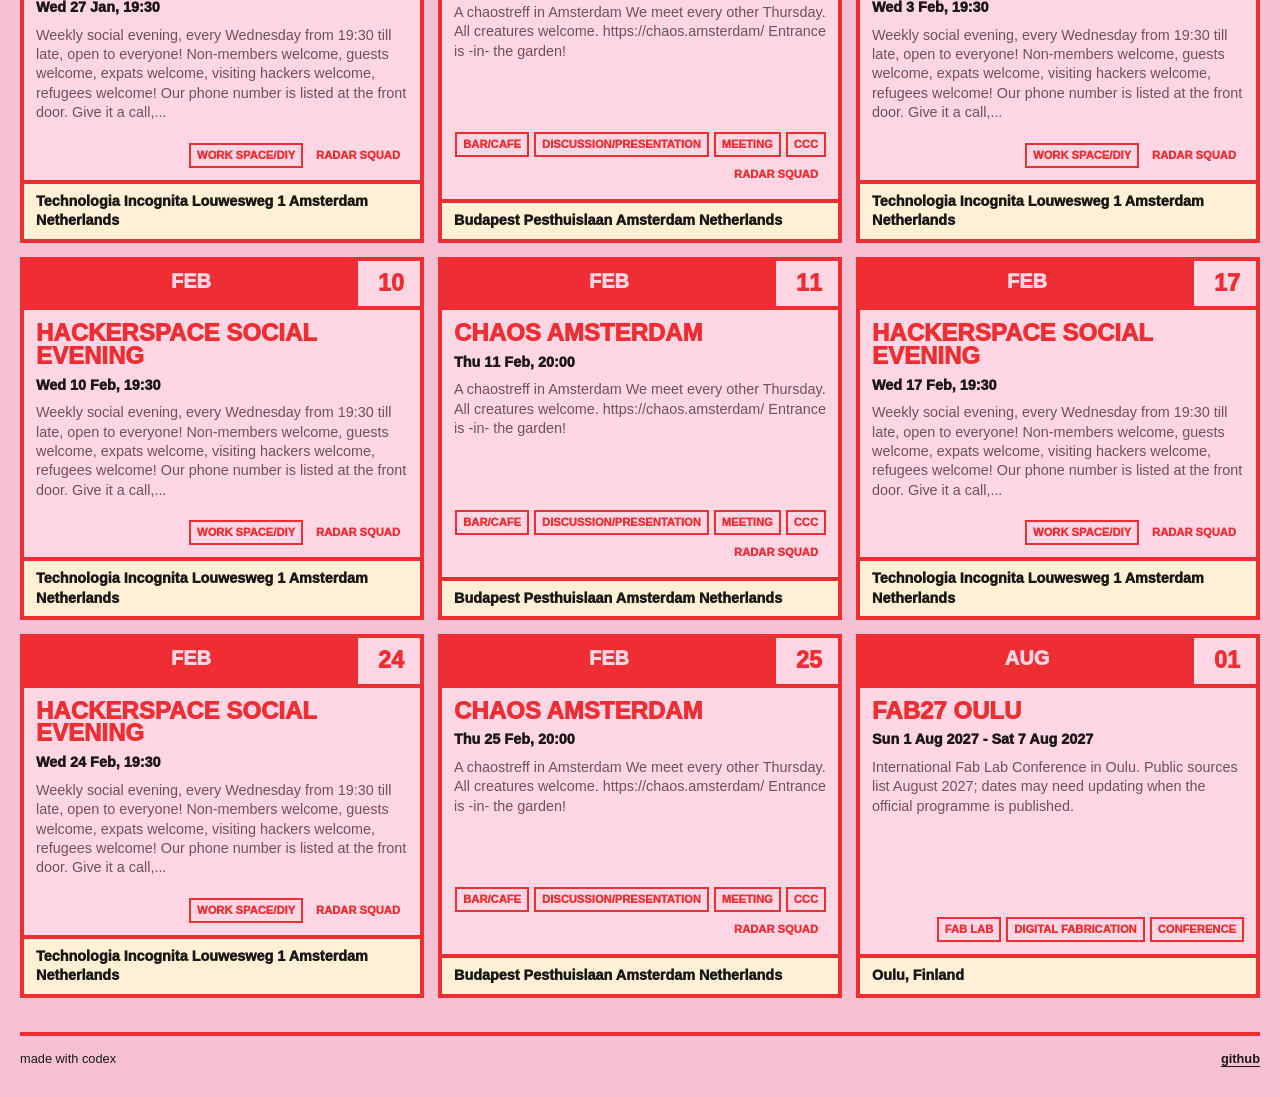
==== commit 57857a83: "Update generated agenda files" ====
--- a/public/index.html
+++ b/public/index.html
@@ -51,48 +51,14 @@
         </div>
         <div class="date-jump">
           <label for="date-filter">Date</label>
-          <input id="date-filter" type="date" min="2026-11-26">
+          <input id="date-filter" type="date" min="2026-12-01">
         </div>
       </section>
     </header>
 
     <main>
       <section class="agenda" id="agenda" aria-live="polite">
-        <a class="event" id="event-0" data-start="2026-11-26" href="https://www.spui25.nl/programma/gevolgd-gemeten-voorspeld-vrijheid-in-een-digitale-wereld" target="_blank" rel="noopener noreferrer">
-          <time class="event-date" datetime="2026-11-26T17:00:00+01:00">
-            <span>Nov</span>
-            <span>26</span>
-          </time>
-          <div class="event-body">
-            <div class="event-topline">
-              <h2>Gevolgd, gemeten, voorspeld: vrijheid in een digitale wereld</h2>
-            </div>
-            <p class="event-time">Thu 26 Nov, 17:00</p>
-            <p class="event-description">Een gesprek over digitale monitoring, profilering en toezicht, en over het beschermen van vrijheid, autonomie, privacy en menselijke waardigheid.</p>
-            <div class="event-meta">
-              <div class="event-tags"><span class="event-source">SPUI25</span></div>
-              <p class="event-location">SPUI25, Spui 25-27, Amsterdam</p>
-            </div>
-          </div>
-        </a>
-        <a class="event" id="event-1" data-start="2026-11-26" href="https://waag.org/en/event/international-art-talent-festival" target="_blank" rel="noopener noreferrer">
-          <time class="event-date" datetime="2026-11-26T18:30:00+00:00">
-            <span>Nov</span>
-            <span>26</span>
-          </time>
-          <div class="event-body">
-            <div class="event-topline">
-              <h2>International Art Talent Festival</h2>
-            </div>
-            <p class="event-time">Thu 26 Nov, 19:30</p>
-            <p class="event-description">On November 26, join us at 19:30 hrs at Felix Meritis for the opening of the final presentation of the work of our artist-in-residence Luca Gerry Conte.</p>
-            <div class="event-meta">
-              <div class="event-tags"><span class="event-source">Waag</span></div>
-              <p class="event-location">Felix Meritis, Keizersgracht 324, 1016 EZ Amsterdam</p>
-            </div>
-          </div>
-        </a>
-        <a class="event" id="event-2" data-start="2026-12-01" href="https://radar.squat.net/en/event/amsterdam/vrankrijk/2026-12-01/abc-community-bike-repair" target="_blank" rel="noopener noreferrer">
+        <a class="event" id="event-0" data-start="2026-12-01" href="https://radar.squat.net/en/event/amsterdam/vrankrijk/2026-12-01/abc-community-bike-repair" target="_blank" rel="noopener noreferrer">
           <time class="event-date" datetime="2026-12-01T13:00:00+01:00">
             <span>Dec</span>
             <span>01</span>
@@ -109,7 +75,7 @@
             </div>
           </div>
         </a>
-        <a class="event" id="event-3" data-start="2026-12-02" href="https://radar.squat.net/en/event/amsterdam/technologia-incognita/2026-12-02/hackerspace-social-evening" target="_blank" rel="noopener noreferrer">
+        <a class="event" id="event-1" data-start="2026-12-02" href="https://radar.squat.net/en/event/amsterdam/technologia-incognita/2026-12-02/hackerspace-social-evening" target="_blank" rel="noopener noreferrer">
           <time class="event-date" datetime="2026-12-02T19:30:00+01:00">
             <span>Dec</span>
             <span>02</span>
@@ -126,7 +92,7 @@
             </div>
           </div>
         </a>
-        <a class="event" id="event-4" data-start="2026-12-03" href="https://waag.org/en/event/water-quality-space" target="_blank" rel="noopener noreferrer">
+        <a class="event" id="event-2" data-start="2026-12-03" href="https://waag.org/en/event/water-quality-space" target="_blank" rel="noopener noreferrer">
           <time class="event-date" datetime="2026-12-03T18:30:00+00:00">
             <span>Dec</span>
             <span>03</span>
@@ -143,7 +109,7 @@
             </div>
           </div>
         </a>
-        <a class="event" id="event-5" data-start="2026-12-03" href="https://radar.squat.net/en/event/amsterdam/chaos-amsterdam/2026-12-03/chaos-amsterdam" target="_blank" rel="noopener noreferrer">
+        <a class="event" id="event-3" data-start="2026-12-03" href="https://radar.squat.net/en/event/amsterdam/chaos-amsterdam/2026-12-03/chaos-amsterdam" target="_blank" rel="noopener noreferrer">
           <time class="event-date" datetime="2026-12-03T20:00:00+01:00">
             <span>Dec</span>
             <span>03</span>
@@ -160,7 +126,7 @@
             </div>
           </div>
         </a>
-        <a class="event" id="event-6" data-start="2026-12-07" href="https://radar.squat.net/en/event/amsterdam/lag/2026-12-07/anarchist-repair-cafe-end-10" target="_blank" rel="noopener noreferrer">
+        <a class="event" id="event-4" data-start="2026-12-07" href="https://radar.squat.net/en/event/amsterdam/lag/2026-12-07/anarchist-repair-cafe-end-10" target="_blank" rel="noopener noreferrer">
           <time class="event-date" datetime="2026-12-07T19:00:00+01:00">
             <span>Dec</span>
             <span>07</span>
@@ -177,7 +143,7 @@
             </div>
           </div>
         </a>
-        <a class="event" id="event-7" data-start="2026-12-09" href="https://radar.squat.net/en/event/amsterdam/joes-garage/2026-12-09/tech-workers-coalition-public-gathering" target="_blank" rel="noopener noreferrer">
+        <a class="event" id="event-5" data-start="2026-12-09" href="https://radar.squat.net/en/event/amsterdam/joes-garage/2026-12-09/tech-workers-coalition-public-gathering" target="_blank" rel="noopener noreferrer">
           <time class="event-date" datetime="2026-12-09T19:00:00+01:00">
             <span>Dec</span>
             <span>09</span>
@@ -194,7 +160,7 @@
             </div>
           </div>
         </a>
-        <a class="event" id="event-8" data-start="2026-12-09" href="https://radar.squat.net/en/event/amsterdam/technologia-incognita/2026-12-09/hackerspace-social-evening" target="_blank" rel="noopener noreferrer">
+        <a class="event" id="event-6" data-start="2026-12-09" href="https://radar.squat.net/en/event/amsterdam/technologia-incognita/2026-12-09/hackerspace-social-evening" target="_blank" rel="noopener noreferrer">
           <time class="event-date" datetime="2026-12-09T19:30:00+01:00">
             <span>Dec</span>
             <span>09</span>
@@ -211,7 +177,7 @@
             </div>
           </div>
         </a>
-        <a class="event" id="event-9" data-start="2026-12-10" href="https://waag.org/en/event/open-socials-club-dec" target="_blank" rel="noopener noreferrer">
+        <a class="event" id="event-7" data-start="2026-12-10" href="https://waag.org/en/event/open-socials-club-dec" target="_blank" rel="noopener noreferrer">
           <time class="event-date" datetime="2026-12-10T16:00:00+00:00">
             <span>Dec</span>
             <span>10</span>
@@ -228,7 +194,7 @@
             </div>
           </div>
         </a>
-        <a class="event" id="event-10" data-start="2026-12-11" href="https://waag.org/en/event/hyperscale" target="_blank" rel="noopener noreferrer">
+        <a class="event" id="event-8" data-start="2026-12-11" href="https://waag.org/en/event/hyperscale" target="_blank" rel="noopener noreferrer">
           <time class="event-date" datetime="2026-12-11T16:00:00+00:00">
             <span>Dec</span>
             <span>11</span>
@@ -245,7 +211,7 @@
             </div>
           </div>
         </a>
-        <a class="event" id="event-11" data-start="2026-12-11" href="https://thehmm.nl/event/celebrating-10-years-of-the-hmm-book-launch/" target="_blank" rel="noopener noreferrer">
+        <a class="event" id="event-9" data-start="2026-12-11" href="https://thehmm.nl/event/celebrating-10-years-of-the-hmm-book-launch/" target="_blank" rel="noopener noreferrer">
           <time class="event-date" datetime="2026-12-11T19:00:00+01:00">
             <span>Dec</span>
             <span>11</span>
@@ -261,7 +227,7 @@
             </div>
           </div>
         </a>
-        <a class="event" id="event-12" data-start="2026-12-15" href="https://radar.squat.net/en/event/amsterdam/vrankrijk/2026-12-15/abc-community-bike-repair" target="_blank" rel="noopener noreferrer">
+        <a class="event" id="event-10" data-start="2026-12-15" href="https://radar.squat.net/en/event/amsterdam/vrankrijk/2026-12-15/abc-community-bike-repair" target="_blank" rel="noopener noreferrer">
           <time class="event-date" datetime="2026-12-15T13:00:00+01:00">
             <span>Dec</span>
             <span>15</span>
@@ -278,7 +244,7 @@
             </div>
           </div>
         </a>
-        <a class="event" id="event-13" data-start="2026-12-16" href="https://radar.squat.net/en/event/amsterdam/technologia-incognita/2026-12-16/hackerspace-social-evening" target="_blank" rel="noopener noreferrer">
+        <a class="event" id="event-11" data-start="2026-12-16" href="https://radar.squat.net/en/event/amsterdam/technologia-incognita/2026-12-16/hackerspace-social-evening" target="_blank" rel="noopener noreferrer">
           <time class="event-date" datetime="2026-12-16T19:30:00+01:00">
             <span>Dec</span>
             <span>16</span>
@@ -295,7 +261,7 @@
             </div>
           </div>
         </a>
-        <a class="event" id="event-14" data-start="2026-12-17" href="https://radar.squat.net/en/event/amsterdam/chaos-amsterdam/2026-12-17/chaos-amsterdam" target="_blank" rel="noopener noreferrer">
+        <a class="event" id="event-12" data-start="2026-12-17" href="https://radar.squat.net/en/event/amsterdam/chaos-amsterdam/2026-12-17/chaos-amsterdam" target="_blank" rel="noopener noreferrer">
           <time class="event-date" datetime="2026-12-17T20:00:00+01:00">
             <span>Dec</span>
             <span>17</span>
@@ -312,7 +278,7 @@
             </div>
           </div>
         </a>
-        <a class="event" id="event-15" data-start="2026-12-23" href="https://radar.squat.net/en/event/amsterdam/technologia-incognita/2026-12-23/hackerspace-social-evening" target="_blank" rel="noopener noreferrer">
+        <a class="event" id="event-13" data-start="2026-12-23" href="https://radar.squat.net/en/event/amsterdam/technologia-incognita/2026-12-23/hackerspace-social-evening" target="_blank" rel="noopener noreferrer">
           <time class="event-date" datetime="2026-12-23T19:30:00+01:00">
             <span>Dec</span>
             <span>23</span>
@@ -329,7 +295,7 @@
             </div>
           </div>
         </a>
-        <a class="event" id="event-16" data-start="2026-12-27" href="https://events.ccc.de/calendar/" target="_blank" rel="noopener noreferrer">
+        <a class="event" id="event-14" data-start="2026-12-27" href="https://events.ccc.de/calendar/" target="_blank" rel="noopener noreferrer">
           <time class="event-date" datetime="2026-12-27T00:00:00+01:00">
             <span>Dec</span>
             <span>27</span>
@@ -346,7 +312,7 @@
             </div>
           </div>
         </a>
-        <a class="event" id="event-17" data-start="2026-12-30" href="https://radar.squat.net/en/event/amsterdam/technologia-incognita/2026-12-30/hackerspace-social-evening" target="_blank" rel="noopener noreferrer">
+        <a class="event" id="event-15" data-start="2026-12-30" href="https://radar.squat.net/en/event/amsterdam/technologia-incognita/2026-12-30/hackerspace-social-evening" target="_blank" rel="noopener noreferrer">
           <time class="event-date" datetime="2026-12-30T19:30:00+01:00">
             <span>Dec</span>
             <span>30</span>
@@ -363,7 +329,7 @@
             </div>
           </div>
         </a>
-        <a class="event" id="event-18" data-start="2026-12-31" href="https://radar.squat.net/en/event/amsterdam/chaos-amsterdam/2026-12-31/chaos-amsterdam" target="_blank" rel="noopener noreferrer">
+        <a class="event" id="event-16" data-start="2026-12-31" href="https://radar.squat.net/en/event/amsterdam/chaos-amsterdam/2026-12-31/chaos-amsterdam" target="_blank" rel="noopener noreferrer">
           <time class="event-date" datetime="2026-12-31T20:00:00+01:00">
             <span>Dec</span>
             <span>31</span>
@@ -380,7 +346,7 @@
             </div>
           </div>
         </a>
-        <a class="event" id="event-19" data-start="2027-01-06" href="https://radar.squat.net/en/event/amsterdam/technologia-incognita/2027-01-06/hackerspace-social-evening" target="_blank" rel="noopener noreferrer">
+        <a class="event" id="event-17" data-start="2027-01-06" href="https://radar.squat.net/en/event/amsterdam/technologia-incognita/2027-01-06/hackerspace-social-evening" target="_blank" rel="noopener noreferrer">
           <time class="event-date" datetime="2027-01-06T19:30:00+01:00">
             <span>Jan</span>
             <span>06</span>
@@ -397,7 +363,7 @@
             </div>
           </div>
         </a>
-        <a class="event" id="event-20" data-start="2027-01-13" href="https://radar.squat.net/en/event/amsterdam/technologia-incognita/2027-01-13/hackerspace-social-evening" target="_blank" rel="noopener noreferrer">
+        <a class="event" id="event-18" data-start="2027-01-13" href="https://radar.squat.net/en/event/amsterdam/technologia-incognita/2027-01-13/hackerspace-social-evening" target="_blank" rel="noopener noreferrer">
           <time class="event-date" datetime="2027-01-13T19:30:00+01:00">
             <span>Jan</span>
             <span>13</span>
@@ -414,7 +380,7 @@
             </div>
           </div>
         </a>
-        <a class="event" id="event-21" data-start="2027-01-14" href="https://radar.squat.net/en/event/amsterdam/chaos-amsterdam/2027-01-14/chaos-amsterdam" target="_blank" rel="noopener noreferrer">
+        <a class="event" id="event-19" data-start="2027-01-14" href="https://radar.squat.net/en/event/amsterdam/chaos-amsterdam/2027-01-14/chaos-amsterdam" target="_blank" rel="noopener noreferrer">
           <time class="event-date" datetime="2027-01-14T20:00:00+01:00">
             <span>Jan</span>
             <span>14</span>
@@ -431,7 +397,7 @@
             </div>
           </div>
         </a>
-        <a class="event" id="event-22" data-start="2027-01-20" href="https://radar.squat.net/en/event/amsterdam/technologia-incognita/2027-01-20/hackerspace-social-evening" target="_blank" rel="noopener noreferrer">
+        <a class="event" id="event-20" data-start="2027-01-20" href="https://radar.squat.net/en/event/amsterdam/technologia-incognita/2027-01-20/hackerspace-social-evening" target="_blank" rel="noopener noreferrer">
           <time class="event-date" datetime="2027-01-20T19:30:00+01:00">
             <span>Jan</span>
             <span>20</span>
@@ -448,7 +414,7 @@
             </div>
           </div>
         </a>
-        <a class="event" id="event-23" data-start="2027-01-27" href="https://radar.squat.net/en/event/amsterdam/technologia-incognita/2027-01-27/hackerspace-social-evening" target="_blank" rel="noopener noreferrer">
+        <a class="event" id="event-21" data-start="2027-01-27" href="https://radar.squat.net/en/event/amsterdam/technologia-incognita/2027-01-27/hackerspace-social-evening" target="_blank" rel="noopener noreferrer">
           <time class="event-date" datetime="2027-01-27T19:30:00+01:00">
             <span>Jan</span>
             <span>27</span>
@@ -465,7 +431,7 @@
             </div>
           </div>
         </a>
-        <a class="event" id="event-24" data-start="2027-01-28" href="https://radar.squat.net/en/event/amsterdam/chaos-amsterdam/2027-01-28/chaos-amsterdam" target="_blank" rel="noopener noreferrer">
+        <a class="event" id="event-22" data-start="2027-01-28" href="https://radar.squat.net/en/event/amsterdam/chaos-amsterdam/2027-01-28/chaos-amsterdam" target="_blank" rel="noopener noreferrer">
           <time class="event-date" datetime="2027-01-28T20:00:00+01:00">
             <span>Jan</span>
             <span>28</span>
@@ -482,7 +448,7 @@
             </div>
           </div>
         </a>
-        <a class="event" id="event-25" data-start="2027-02-03" href="https://radar.squat.net/en/event/amsterdam/technologia-incognita/2027-02-03/hackerspace-social-evening" target="_blank" rel="noopener noreferrer">
+        <a class="event" id="event-23" data-start="2027-02-03" href="https://radar.squat.net/en/event/amsterdam/technologia-incognita/2027-02-03/hackerspace-social-evening" target="_blank" rel="noopener noreferrer">
           <time class="event-date" datetime="2027-02-03T19:30:00+01:00">
             <span>Feb</span>
             <span>03</span>
@@ -499,7 +465,7 @@
             </div>
           </div>
         </a>
-        <a class="event" id="event-26" data-start="2027-02-10" href="https://radar.squat.net/en/event/amsterdam/technologia-incognita/2027-02-10/hackerspace-social-evening" target="_blank" rel="noopener noreferrer">
+        <a class="event" id="event-24" data-start="2027-02-10" href="https://radar.squat.net/en/event/amsterdam/technologia-incognita/2027-02-10/hackerspace-social-evening" target="_blank" rel="noopener noreferrer">
           <time class="event-date" datetime="2027-02-10T19:30:00+01:00">
             <span>Feb</span>
             <span>10</span>
@@ -516,7 +482,7 @@
             </div>
           </div>
         </a>
-        <a class="event" id="event-27" data-start="2027-02-11" href="https://radar.squat.net/en/event/amsterdam/chaos-amsterdam/2027-02-11/chaos-amsterdam" target="_blank" rel="noopener noreferrer">
+        <a class="event" id="event-25" data-start="2027-02-11" href="https://radar.squat.net/en/event/amsterdam/chaos-amsterdam/2027-02-11/chaos-amsterdam" target="_blank" rel="noopener noreferrer">
           <time class="event-date" datetime="2027-02-11T20:00:00+01:00">
             <span>Feb</span>
             <span>11</span>
@@ -533,7 +499,7 @@
             </div>
           </div>
         </a>
-        <a class="event" id="event-28" data-start="2027-02-17" href="https://radar.squat.net/en/event/amsterdam/technologia-incognita/2027-02-17/hackerspace-social-evening" target="_blank" rel="noopener noreferrer">
+        <a class="event" id="event-26" data-start="2027-02-17" href="https://radar.squat.net/en/event/amsterdam/technologia-incognita/2027-02-17/hackerspace-social-evening" target="_blank" rel="noopener noreferrer">
           <time class="event-date" datetime="2027-02-17T19:30:00+01:00">
             <span>Feb</span>
             <span>17</span>
@@ -550,7 +516,7 @@
             </div>
           </div>
         </a>
-        <a class="event" id="event-29" data-start="2027-02-24" href="https://radar.squat.net/en/event/amsterdam/technologia-incognita/2027-02-24/hackerspace-social-evening" target="_blank" rel="noopener noreferrer">
+        <a class="event" id="event-27" data-start="2027-02-24" href="https://radar.squat.net/en/event/amsterdam/technologia-incognita/2027-02-24/hackerspace-social-evening" target="_blank" rel="noopener noreferrer">
           <time class="event-date" datetime="2027-02-24T19:30:00+01:00">
             <span>Feb</span>
             <span>24</span>
@@ -567,7 +533,7 @@
             </div>
           </div>
         </a>
-        <a class="event" id="event-30" data-start="2027-02-25" href="https://radar.squat.net/en/event/amsterdam/chaos-amsterdam/2027-02-25/chaos-amsterdam" target="_blank" rel="noopener noreferrer">
+        <a class="event" id="event-28" data-start="2027-02-25" href="https://radar.squat.net/en/event/amsterdam/chaos-amsterdam/2027-02-25/chaos-amsterdam" target="_blank" rel="noopener noreferrer">
           <time class="event-date" datetime="2027-02-25T20:00:00+01:00">
             <span>Feb</span>
             <span>25</span>
@@ -584,7 +550,7 @@
             </div>
           </div>
         </a>
-        <a class="event" id="event-31" data-start="2027-08-01" href="https://www.ouka.fi/en/news/oulu-gets-international-fab-lab-conference-august-2027" target="_blank" rel="noopener noreferrer">
+        <a class="event" id="event-29" data-start="2027-08-01" href="https://www.ouka.fi/en/news/oulu-gets-international-fab-lab-conference-august-2027" target="_blank" rel="noopener noreferrer">
           <time class="event-date" datetime="2027-08-01T00:00:00+02:00">
             <span>Aug</span>
             <span>01</span>
